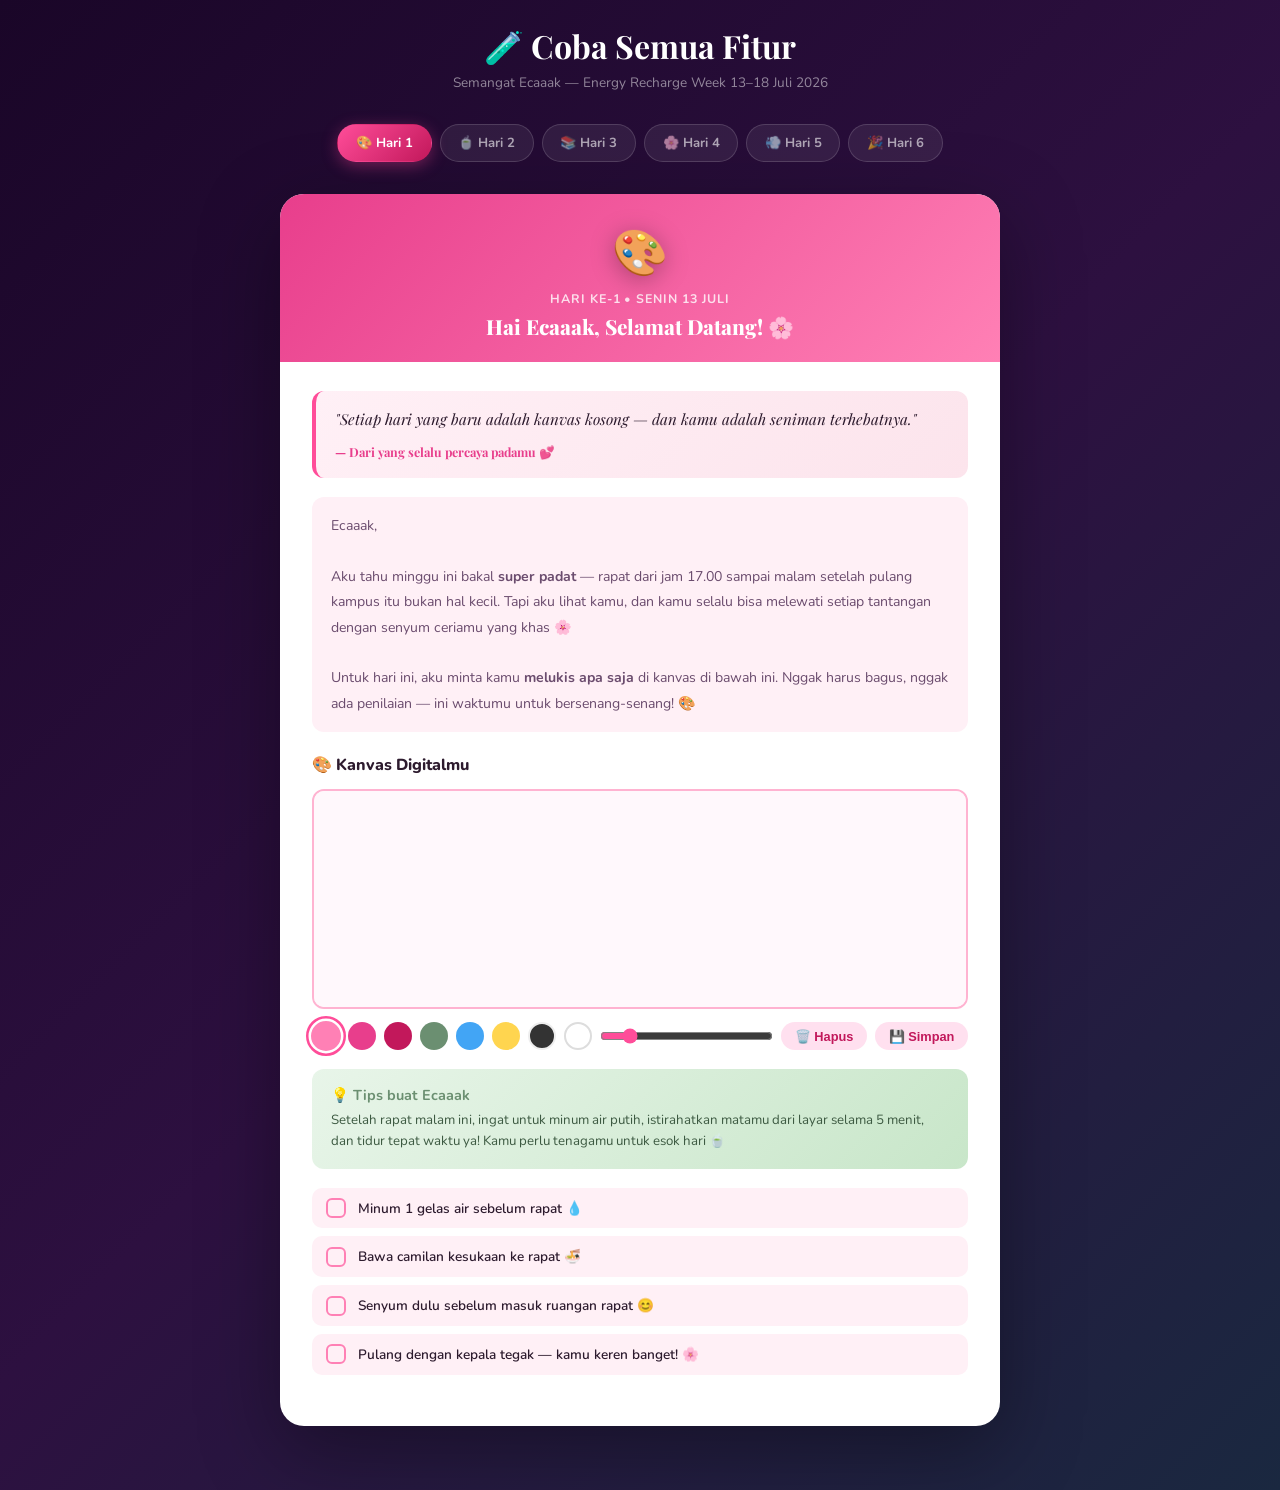
==== preview-fitur.html @ 31e04a25 "fix: perbaiki bug tanggal WIB - toISOString() diganti getWIBDateString()" ====
<!DOCTYPE html>
<html lang="id">
<head>
  <meta charset="UTF-8" />
  <meta name="viewport" content="width=device-width, initial-scale=1.0" />
  <title>🧪 Test Semua Fitur — Energy Recharge Week</title>
  <link href="https://fonts.googleapis.com/css2?family=Playfair+Display:ital,wght@0,400;0,700;1,400&family=Nunito:wght@300;400;600;700;800&display=swap" rel="stylesheet" />
  <style>
    *, *::before, *::after { box-sizing: border-box; margin: 0; padding: 0; }

    :root {
      --pink-50:#fff0f6; --pink-100:#ffe0ef; --pink-200:#ffb3d1;
      --pink-300:#ff80b5; --pink-400:#ff4d99; --pink-500:#e83e8c; --pink-600:#c2185b;
      --matcha:#6b8f71; --matcha-light:#a8c5a2;
      --cream:#fff8f2; --white:#ffffff;
      --text-dark:#2d1b2e; --text-mid:#6b4c6e; --text-light:#b39dbd;
      --shadow-pink:0 8px 32px rgba(232,62,140,.18);
      --radius:16px;
    }

    body {
      font-family: 'Nunito', sans-serif;
      background: linear-gradient(135deg,#1a0628,#2d1040 50%,#1a2840);
      min-height: 100vh;
      padding: 1.5rem 1rem 4rem;
    }

    /* ── TOP BAR ── */
    .topbar {
      text-align: center;
      margin-bottom: 2rem;
    }
    .topbar h1 {
      font-family:'Playfair Display',serif;
      color:#fff;
      font-size: clamp(1.4rem,3vw,2rem);
      margin-bottom:.4rem;
    }
    .topbar p { color:rgba(255,255,255,.5); font-size:.85rem; }

    /* ── DAY TABS ── */
    .day-tabs {
      display: flex;
      gap: .5rem;
      flex-wrap: wrap;
      justify-content: center;
      margin-bottom: 2rem;
    }
    .day-tab {
      padding: .55rem 1.1rem;
      border-radius: 30px;
      border: 1.5px solid rgba(255,255,255,.15);
      background: rgba(255,255,255,.07);
      color: rgba(255,255,255,.6);
      font-family:'Nunito',sans-serif;
      font-weight: 700;
      font-size: .82rem;
      cursor: pointer;
      transition: all .2s;
    }
    .day-tab:hover { background:rgba(255,255,255,.15); color:#fff; }
    .day-tab.active {
      background: linear-gradient(135deg,var(--pink-400),var(--pink-600));
      border-color: transparent;
      color: #fff;
      box-shadow: 0 4px 16px rgba(232,62,140,.4);
    }

    /* ── CONTENT PANEL ── */
    .day-panel { display: none; }
    .day-panel.active { display: block; }

    .content-card {
      background: var(--white);
      border-radius: 24px;
      max-width: 720px;
      margin: 0 auto;
      overflow: hidden;
      box-shadow: 0 24px 80px rgba(0,0,0,.35);
    }

    /* Day header */
    .modal-day-header {
      padding: 1.8rem 2rem 1.4rem;
      text-align: center;
    }
    .d1-hdr { background: linear-gradient(135deg,#e83e8c,#ff80b5); }
    .d2-hdr { background: linear-gradient(135deg,#6b8f71,#a8c5a2); }
    .d3-hdr { background: linear-gradient(135deg,#7c3aed,#a78bfa); }
    .d4-hdr { background: linear-gradient(135deg,#db2777,#f472b6); }
    .d5-hdr { background: linear-gradient(135deg,#0891b2,#67e8f9); }
    .d6-hdr { background: linear-gradient(135deg,#d97706,#fcd34d); }

    .modal-day-emoji { font-size: 2.8rem; margin-bottom: .4rem; filter:drop-shadow(0 4px 12px rgba(0,0,0,.3)); }
    .modal-day-label { font-size: .78rem; font-weight: 700; color: rgba(255,255,255,.8); text-transform: uppercase; letter-spacing: .08em; }
    .modal-day-title { font-size: 1.3rem; font-weight: 800; color: #fff; margin-top: .3rem; font-family:'Playfair Display',serif; }

    /* Body area */
    .modal-body-inner { padding: 1.8rem 2rem; }

    /* Quote */
    .quote-card {
      background: linear-gradient(135deg,var(--pink-50),#fce4ec);
      border-left: 4px solid var(--pink-400);
      border-radius: 12px;
      padding: 1rem 1.2rem;
      font-family:'Playfair Display',serif;
      font-style: italic;
      color: var(--text-dark);
      font-size: .95rem;
      margin-bottom: 1.2rem;
      line-height: 1.7;
    }
    .quote-author { font-size: .78rem; color: var(--pink-500); font-style: normal; font-weight: 700; margin-top: .5rem; }

    /* Love letter */
    .love-letter {
      background: var(--pink-50);
      border-radius: 12px;
      padding: 1rem 1.2rem;
      font-size: .88rem;
      color: var(--text-mid);
      line-height: 1.8;
      margin-bottom: 1.4rem;
    }

    /* Section title */
    .game-title {
      font-size: 1rem;
      font-weight: 800;
      color: var(--text-dark);
      margin-bottom: .8rem;
    }

    /* ── CANVAS ── */
    canvas#drawCanvas, canvas#drawCanvas2 {
      width: 100%;
      height: 220px;
      border-radius: 12px;
      border: 2px solid var(--pink-200);
      display: block;
      cursor: crosshair;
      background: #fff8fc;
      touch-action: none;
    }
    .draw-controls {
      display: flex;
      align-items: center;
      gap: .5rem;
      flex-wrap: wrap;
      margin: .8rem 0 1.2rem;
    }
    .color-btn {
      width: 28px; height: 28px;
      border-radius: 50%;
      cursor: pointer;
      border: 2px solid transparent;
      transition: transform .15s;
    }
    .color-btn:hover, .color-btn.active { transform:scale(1.25); border-color:#fff; outline:2px solid var(--pink-400); }
    .size-slider { flex:1; min-width: 80px; accent-color: var(--pink-400); }
    .draw-btn {
      padding: .38rem .85rem;
      border-radius: 20px;
      border: none;
      background: var(--pink-100);
      color: var(--pink-600);
      font-weight: 700;
      font-size: .8rem;
      cursor: pointer;
      transition: background .15s;
    }
    .draw-btn:hover { background: var(--pink-200); }

    /* Tip box */
    .tip-box {
      background: linear-gradient(135deg,#e8f5e9,#c8e6c9);
      border-radius: 12px;
      padding: 1rem 1.2rem;
      margin-bottom: 1.2rem;
    }
    .tip-box h4 { font-size: .9rem; color: var(--matcha); margin-bottom: .3rem; }
    .tip-box p { font-size: .83rem; color: #3d5a42; line-height: 1.6; }

    /* ── FACT GRID ── */
    .fact-grid {
      display: grid;
      grid-template-columns: 1fr 1fr;
      gap: .8rem;
      margin-bottom: 1.4rem;
    }
    .fact-card {
      background: var(--pink-50);
      border-radius: 12px;
      padding: 1rem;
      border: 1.5px solid var(--pink-100);
    }
    .fact-icon { font-size: 1.6rem; margin-bottom: .3rem; }
    .fact-card h4 { font-size: .85rem; color: var(--text-dark); margin-bottom: .25rem; }
    .fact-card p { font-size: .78rem; color: var(--text-mid); line-height: 1.5; }

    /* ── QUIZ ── */
    .quiz-box {
      background: var(--pink-50);
      border-radius: 16px;
      padding: 1.2rem;
      margin-bottom: 1.4rem;
      border: 1.5px solid var(--pink-100);
    }
    .quiz-question { font-weight: 700; color: var(--text-dark); margin-bottom: .8rem; font-size: .9rem; }
    .quiz-opt {
      display: block;
      width: 100%;
      text-align: left;
      background: #fff;
      border: 2px solid var(--pink-200);
      border-radius: 10px;
      padding: .6rem .9rem;
      margin-bottom: .4rem;
      font-family:'Nunito',sans-serif;
      font-size: .84rem;
      cursor: pointer;
      transition: all .15s;
    }
    .quiz-opt:hover { border-color: var(--pink-400); background: var(--pink-50); }
    .quiz-opt.correct { background: #d1fae5; border-color: #6ee7b7; }
    .quiz-opt.wrong { background: #fee2e2; border-color: #fca5a5; }
    .quiz-result { font-weight: 800; color: var(--pink-600); margin-top: .8rem; font-size: .9rem; }
    .quiz-nav { display:flex; gap:.5rem; margin-top:.8rem; flex-wrap:wrap; }
    .quiz-nav button {
      padding: .4rem .9rem;
      border-radius: 20px;
      border: none;
      background: linear-gradient(135deg,var(--pink-400),var(--pink-600));
      color: #fff;
      font-family:'Nunito',sans-serif;
      font-weight: 700;
      font-size: .8rem;
      cursor: pointer;
    }

    /* ── WORD PUZZLE ── */
    .puzzle-wrap { margin-bottom: 1.4rem; }
    .puzzle-sentence {
      min-height: 52px;
      background: #fff;
      border: 2px dashed var(--pink-300);
      border-radius: 12px;
      padding: .8rem;
      display: flex;
      flex-wrap: wrap;
      gap: .4rem;
      align-items: center;
      margin-bottom: .8rem;
      cursor: pointer;
    }
    .puzzle-word-bank {
      display: flex;
      flex-wrap: wrap;
      gap: .4rem;
      margin-bottom: .8rem;
    }
    .puzzle-word {
      background: linear-gradient(135deg,var(--pink-400),var(--pink-600));
      color: #fff;
      padding: .35rem .8rem;
      border-radius: 20px;
      font-weight: 700;
      font-size: .84rem;
      cursor: pointer;
      transition: transform .15s;
      user-select: none;
    }
    .puzzle-word:hover { transform: scale(1.06); }
    .puzzle-word.placed {
      background: var(--pink-100);
      color: var(--pink-600);
    }
    .puzzle-check-btn {
      padding: .5rem 1.2rem;
      border-radius: 20px;
      border: none;
      background: linear-gradient(135deg,var(--matcha),#3d5a42);
      color: #fff;
      font-family:'Nunito',sans-serif;
      font-weight: 800;
      font-size: .85rem;
      cursor: pointer;
    }
    .puzzle-result { font-weight: 800; margin-top: .6rem; font-size: .9rem; }

    /* ── GARDEN ── */
    .garden-wrap {
      width: 100%;
      height: 220px;
      background: linear-gradient(180deg,#e8f5e9 0%,#c8e6c9 100%);
      border-radius: 16px;
      border: 2px solid #a5d6a7;
      position: relative;
      overflow: hidden;
      cursor: pointer;
      margin-bottom: .8rem;
    }
    .garden-hint {
      position: absolute;
      top: 50%;
      left: 50%;
      transform: translate(-50%,-50%);
      color: var(--matcha);
      font-weight: 700;
      font-size: .88rem;
      pointer-events: none;
      text-align: center;
    }
    .garden-flower {
      position: absolute;
      font-size: 1.8rem;
      transform: translateY(20px);
      opacity: 0;
      animation: bloomIn .5s forwards;
      pointer-events: none;
      user-select: none;
    }
    @keyframes bloomIn {
      to { transform: translateY(0); opacity: 1; }
    }

    /* ── BREATHING ── */
    .breath-container {
      display: flex;
      flex-direction: column;
      align-items: center;
      gap: 1rem;
      margin-bottom: 1.4rem;
    }
    .breath-circle {
      width: 150px;
      height: 150px;
      border-radius: 50%;
      background: linear-gradient(135deg,var(--pink-300),var(--pink-500));
      display: flex;
      align-items: center;
      justify-content: center;
      font-size: 1rem;
      font-weight: 800;
      color: #fff;
      cursor: pointer;
      transition: transform .5s ease, box-shadow .5s ease;
      box-shadow: 0 8px 32px rgba(232,62,140,.3);
    }
    .breath-circle.expand {
      transform: scale(1.45);
      box-shadow: 0 16px 60px rgba(232,62,140,.45);
    }
    .breath-circle.hold {
      transform: scale(1.45);
      box-shadow: 0 16px 60px rgba(107,143,113,.5);
      background: linear-gradient(135deg,var(--matcha),#3d5a42);
    }
    .breath-circle.shrink { transform: scale(.75); }
    .breath-label {
      font-size: .88rem;
      color: var(--text-mid);
      font-weight: 600;
      text-align: center;
    }
    .breath-btn {
      padding: .6rem 1.4rem;
      border-radius: 24px;
      border: none;
      background: linear-gradient(135deg,var(--pink-400),var(--pink-600));
      color: #fff;
      font-family:'Nunito',sans-serif;
      font-weight: 800;
      font-size: .9rem;
      cursor: pointer;
      box-shadow: 0 4px 16px rgba(232,62,140,.4);
      transition: transform .15s;
    }
    .breath-btn:hover { transform: scale(1.04); }

    /* Progress bar */
    .progress-bar-wrap {
      width: 100%;
      height: 14px;
      background: var(--pink-100);
      border-radius: 10px;
      overflow: hidden;
      margin-bottom: .5rem;
    }
    .progress-bar-fill {
      height: 100%;
      background: linear-gradient(90deg,var(--pink-300),var(--pink-500));
      border-radius: 10px;
      transition: width 1s ease;
    }

    /* ── CATCH GAME ── */
    .catch-game-wrap {
      position: relative;
      width: 100%;
      height: 280px;
      background: linear-gradient(180deg,#fce4ec,#f8bbd0);
      border-radius: 16px;
      border: 2px solid var(--pink-200);
      overflow: hidden;
      margin-bottom: .5rem;
    }
    .catch-score, .catch-timer {
      position: absolute;
      top: .7rem;
      font-size: .82rem;
      font-weight: 800;
      color: var(--pink-600);
      background: rgba(255,255,255,.7);
      padding: .25rem .7rem;
      border-radius: 20px;
    }
    .catch-score { left: .7rem; }
    .catch-timer { right: .7rem; }
    .catch-start-btn {
      position: absolute;
      top: 50%; left: 50%;
      transform: translate(-50%,-50%);
      padding: .7rem 1.6rem;
      border-radius: 24px;
      border: none;
      background: linear-gradient(135deg,var(--pink-400),var(--pink-600));
      color: #fff;
      font-family:'Nunito',sans-serif;
      font-weight: 800;
      font-size: 1rem;
      cursor: pointer;
      box-shadow: 0 6px 20px rgba(232,62,140,.4);
    }
    .falling-item {
      position: absolute;
      font-size: 2rem;
      top: -40px;
      animation: fall linear forwards;
      cursor: pointer;
      user-select: none;
      transition: transform .1s, opacity .1s;
    }
    @keyframes fall {
      to { top: 105%; }
    }
    .catch-end-msg {
      position: absolute;
      top: 50%; left: 50%;
      transform: translate(-50%,-50%);
      text-align: center;
      display: none;
    }

    /* ── CELEBRATION ── */
    .celebration-wrap {
      text-align: center;
      padding: 1.5rem;
      background: linear-gradient(135deg,#fff8e1,#fce4ec);
      border-radius: 16px;
      margin-bottom: 1.4rem;
    }
    .celebration-emoji { font-size: 2.2rem; margin-bottom: .5rem; }
    .celebration-text { font-size: 1.4rem; font-weight: 900; color: var(--pink-600); font-family:'Playfair Display',serif; }
    .celebration-sub { font-size: .85rem; color: var(--text-mid); margin-top: .5rem; line-height: 1.6; }

    /* ── CHECKLIST ── */
    .checklist { list-style: none; margin-bottom: 1.4rem; display:flex; flex-direction:column; gap:.5rem; }
    .checklist li {
      display: flex;
      align-items: center;
      gap: .7rem;
      background: var(--pink-50);
      border-radius: 10px;
      padding: .65rem .9rem;
      cursor: pointer;
      transition: background .15s;
    }
    .checklist li:hover { background: var(--pink-100); }
    .checklist li.done { opacity: .6; }
    .check-box {
      width: 20px; height: 20px;
      border-radius: 6px;
      border: 2px solid var(--pink-300);
      flex-shrink: 0;
      display:flex; align-items:center; justify-content:center;
      font-size: .75rem; color: #fff;
      transition: background .2s, border-color .2s;
    }
    .checklist li.done .check-box {
      background: var(--pink-400);
      border-color: var(--pink-400);
    }
    .checklist li.done .check-box::after { content:'✓'; }
    .checklist li span { font-size: .85rem; color: var(--text-dark); font-weight: 600; }

    /* ── BOOK RECS ── */
    .book-card {
      background: var(--pink-50);
      border-radius: 12px;
      padding: .9rem 1rem;
      border: 1.5px solid var(--pink-100);
      display: flex;
      gap: .8rem;
      align-items: flex-start;
      margin-bottom: .6rem;
    }
    .book-card-emoji { font-size: 2rem; flex-shrink:0; }
    .book-title { font-weight: 800; color: var(--text-dark); font-size: .9rem; }
    .book-author { font-size: .78rem; color: var(--pink-400); font-weight: 700; margin-bottom: .15rem; }
    .book-desc { font-size: .8rem; color: var(--text-mid); line-height: 1.5; }

    /* Stats grid */
    .stats-grid {
      display: grid;
      grid-template-columns: 1fr 1fr;
      gap: .8rem;
      margin-bottom: 1.4rem;
    }
    .stat-card {
      background: var(--pink-50);
      border-radius: 12px;
      padding: 1rem;
      text-align: center;
      border: 1.5px solid var(--pink-100);
    }
    .stat-icon { font-size: 1.8rem; margin-bottom: .2rem; }
    .stat-val { font-weight: 800; color: var(--text-dark); font-size: 1rem; }
    .stat-sub { font-size: .72rem; color: var(--text-mid); }

    /* Confetti canvas */
    #confettiCanvas {
      position: fixed;
      top: 0; left: 0;
      width: 100%; height: 100%;
      pointer-events: none;
      z-index: 9999;
    }

    @media (max-width: 520px) {
      .modal-body-inner { padding: 1.2rem 1rem; }
      .fact-grid { grid-template-columns: 1fr; }
      .stats-grid { grid-template-columns: 1fr; }
    }
  </style>
</head>
<body>

<canvas id="confettiCanvas"></canvas>

<div class="topbar">
  <h1>🧪 Coba Semua Fitur</h1>
  <p>Semangat Ecaaak — Energy Recharge Week 13–18 Juli 2026</p>
</div>

<!-- DAY TABS -->
<div class="day-tabs">
  <button class="day-tab active" onclick="switchDay(1)">🎨 Hari 1</button>
  <button class="day-tab" onclick="switchDay(2)">🍵 Hari 2</button>
  <button class="day-tab" onclick="switchDay(3)">📚 Hari 3</button>
  <button class="day-tab" onclick="switchDay(4)">🌸 Hari 4</button>
  <button class="day-tab" onclick="switchDay(5)">💨 Hari 5</button>
  <button class="day-tab" onclick="switchDay(6)">🎉 Hari 6</button>
</div>

<!-- ═══════════════ DAY 1 ═══════════════ -->
<div class="day-panel active" id="panel-1">
  <div class="content-card">
    <div class="modal-day-header d1-hdr">
      <div class="modal-day-emoji">🎨</div>
      <div class="modal-day-label">Hari ke-1 • Senin 13 Juli</div>
      <div class="modal-day-title">Hai Ecaaak, Selamat Datang! 🌸</div>
    </div>
    <div class="modal-body-inner">
      <div class="quote-card">
        "Setiap hari yang baru adalah kanvas kosong — dan kamu adalah seniman terhebatnya."
        <div class="quote-author">— Dari yang selalu percaya padamu 💕</div>
      </div>
      <div class="love-letter">
        Ecaaak,<br/><br/>
        Aku tahu minggu ini bakal <strong>super padat</strong> — rapat dari jam 17.00 sampai malam setelah pulang kampus itu bukan hal kecil. Tapi aku lihat kamu, dan kamu selalu bisa melewati setiap tantangan dengan senyum ceriamu yang khas 🌸<br/><br/>
        Untuk hari ini, aku minta kamu <strong>melukis apa saja</strong> di kanvas di bawah ini. Nggak harus bagus, nggak ada penilaian — ini waktumu untuk bersenang-senang! 🎨
      </div>

      <div class="game-title">🎨 Kanvas Digitalmu</div>
      <canvas id="drawCanvas" width="600" height="220"></canvas>
      <div class="draw-controls">
        <div class="color-btn active" style="background:#ff80b5" data-color="#ff80b5" data-canvas="drawCanvas"></div>
        <div class="color-btn" style="background:#e83e8c" data-color="#e83e8c" data-canvas="drawCanvas"></div>
        <div class="color-btn" style="background:#c2185b" data-color="#c2185b" data-canvas="drawCanvas"></div>
        <div class="color-btn" style="background:#6b8f71" data-color="#6b8f71" data-canvas="drawCanvas"></div>
        <div class="color-btn" style="background:#42a5f5" data-color="#42a5f5" data-canvas="drawCanvas"></div>
        <div class="color-btn" style="background:#ffd54f" data-color="#ffd54f" data-canvas="drawCanvas"></div>
        <div class="color-btn" style="background:#333;border:2px solid #eee" data-color="#333" data-canvas="drawCanvas"></div>
        <div class="color-btn" style="background:#fff;border:2px solid #ddd" data-color="#ffffff" data-canvas="drawCanvas"></div>
        <input type="range" class="size-slider" id="brushSize1" min="2" max="30" value="6" />
        <button class="draw-btn" onclick="clearCanvas('drawCanvas','brushSize1')">🗑️ Hapus</button>
        <button class="draw-btn" onclick="saveCanvas('drawCanvas')">💾 Simpan</button>
      </div>

      <div class="tip-box">
        <h4>💡 Tips buat Ecaaak</h4>
        <p>Setelah rapat malam ini, ingat untuk minum air putih, istirahatkan matamu dari layar selama 5 menit, dan tidur tepat waktu ya! Kamu perlu tenagamu untuk esok hari 🍵</p>
      </div>

      <ul class="checklist" id="cl1">
        <li onclick="toggleCheck(this)"><div class="check-box"></div><span>Minum 1 gelas air sebelum rapat 💧</span></li>
        <li onclick="toggleCheck(this)"><div class="check-box"></div><span>Bawa camilan kesukaan ke rapat 🍜</span></li>
        <li onclick="toggleCheck(this)"><div class="check-box"></div><span>Senyum dulu sebelum masuk ruangan rapat 😊</span></li>
        <li onclick="toggleCheck(this)"><div class="check-box"></div><span>Pulang dengan kepala tegak — kamu keren banget! 🌸</span></li>
      </ul>
    </div>
  </div>
</div>

<!-- ═══════════════ DAY 2 ═══════════════ -->
<div class="day-panel" id="panel-2">
  <div class="content-card">
    <div class="modal-day-header d2-hdr">
      <div class="modal-day-emoji">🍵</div>
      <div class="modal-day-label">Hari ke-2 • Selasa 14 Juli</div>
      <div class="modal-day-title">Fakta Matcha &amp; Kuis Seru! 🌿</div>
    </div>
    <div class="modal-body-inner">
      <div class="quote-card">
        "Kamu seperti matcha — kadang terasa pahit saat berjuang, tapi hasilnya selalu luar biasa."
        <div class="quote-author">— Untukmu, Ecaaak 💕</div>
      </div>
      <div class="love-letter">
        Ecaaak,<br/><br/>
        Hari kedua dan kamu masih berdiri kuat! 🎉 Sambil istirahat sebentar, aku minta kamu main kuis <strong>matcha</strong> dulu — siapa tahu kamu jadi master matcha setelah ini! Dan ingat, secangkir matcha hangat itu combo sempurna untuk recharge energimu 🍵📚
      </div>

      <div class="fact-grid">
        <div class="fact-card"><div class="fact-icon">🌿</div><h4>Antioksidan Tinggi</h4><p>Matcha punya 137x lebih banyak antioksidan dibanding teh hijau biasa!</p></div>
        <div class="fact-card"><div class="fact-icon">🧠</div><h4>Bikin Fokus</h4><p>L-theanine dalam matcha meningkatkan fokus dan ketenangan tanpa membuat gelisah.</p></div>
        <div class="fact-card"><div class="fact-icon">🌱</div><h4>Warna Hijau Alami</h4><p>Warna hijau terangnya berasal dari klorofil yang diproduksi saat daun diteduhkan.</p></div>
        <div class="fact-card"><div class="fact-icon">🇯🇵</div><h4>Ritual 900 Tahun</h4><p>Tradisi minum matcha dalam upacara teh Jepang sudah ada sejak abad ke-12!</p></div>
      </div>

      <div class="quiz-box">
        <div class="game-title">🎯 Kuis Matcha — Jawab yuk!</div>
        <div id="quizContent2"></div>
        <div class="quiz-result" id="quizResult2"></div>
        <div class="quiz-nav">
          <button onclick="prevQuestion()">← Sebelumnya</button>
          <button onclick="nextQuestion()">Selanjutnya →</button>
          <button onclick="resetQuiz()">🔄 Ulangi</button>
        </div>
      </div>

      <div class="tip-box">
        <h4>🍵 Resep Matcha Latte untuk Ecaaak</h4>
        <p>Campurkan 1 sdt bubuk matcha + 2 sdm air panas, aduk rata. Tambahkan 200ml susu oat hangat, sedikit madu. Nikmati saat istirahat rapat! 🌿✨</p>
      </div>

      <ul class="checklist">
        <li onclick="toggleCheck(this)"><div class="check-box"></div><span>Minum segelas matcha atau teh hangat hari ini 🍵</span></li>
        <li onclick="toggleCheck(this)"><div class="check-box"></div><span>Ambil 10 napas dalam sebelum rapat dimulai 🌬️</span></li>
        <li onclick="toggleCheck(this)"><div class="check-box"></div><span>Kirim pesan ke orang yang kamu sayangi 💌</span></li>
        <li onclick="toggleCheck(this)"><div class="check-box"></div><span>Bangga dengan dirimu sendiri hari ini 🌟</span></li>
      </ul>
    </div>
  </div>
</div>

<!-- ═══════════════ DAY 3 ═══════════════ -->
<div class="day-panel" id="panel-3">
  <div class="content-card">
    <div class="modal-day-header d3-hdr">
      <div class="modal-day-emoji">📚</div>
      <div class="modal-day-label">Hari ke-3 • Rabu 15 Juli</div>
      <div class="modal-day-title">Midweek! Susun Kata Semangatmu 📖</div>
    </div>
    <div class="modal-body-inner">
      <div class="quote-card">
        "Di tengah perjalanan yang panjang, ingatlah mengapa kamu mulai — dan itu sudah cukup untuk terus maju."
        <div class="quote-author">— Untuk Ecaaak yang pantang menyerah 🌸</div>
      </div>
      <div class="love-letter">
        Ecaaak,<br/><br/>
        Hari ketiga — <strong>kamu sudah sampai tengah perjalanan!</strong> Itu bukan hal kecil loh. Kayak buku yang kamu lagi baca, rasa penasarannya makin besar di tengah cerita kan? Begitu juga minggu ini — makin ke sini, makin dekat ke akhir yang indah 📚🌸<br/><br/>
        Main puzzle kata bareng aku yuk! Susun kata-kata ini jadi kalimat penyemangat spesial buat kamu 🧩
      </div>

      <div class="game-title">🧩 Puzzle Kata — Susun jadi kalimat!</div>
      <div class="puzzle-wrap">
        <div style="margin-bottom:.5rem;font-size:.82rem;color:var(--text-mid);">Klik kata-kata di bawah untuk menyusunnya:</div>
        <div class="puzzle-sentence" id="puzzleSentence3" onclick="removePuzzleWord(event)">
          <span style="color:var(--text-light);font-size:.85rem;">Kalimatmu akan muncul di sini...</span>
        </div>
        <div class="puzzle-word-bank" id="puzzleBank3"></div>
        <div style="display:flex;gap:.6rem;flex-wrap:wrap;">
          <button class="puzzle-check-btn" onclick="checkPuzzle()">✓ Cek Jawabanku</button>
          <button class="draw-btn" onclick="resetPuzzle()">🔄 Ulangi</button>
        </div>
        <div class="puzzle-result" id="puzzleResult3"></div>
      </div>

      <div class="game-title">📚 Rekomendasi Buku untuk Ecaaak</div>
      <div class="book-card">
        <div class="book-card-emoji">🌸</div>
        <div><div class="book-title">The Alchemist</div><div class="book-author">Paulo Coelho</div><div class="book-desc">Tentang keberanian mengejar mimpi — cocok banget buat kamu yang ceria dan penuh semangat!</div></div>
      </div>
      <div class="book-card">
        <div class="book-card-emoji">🎨</div>
        <div><div class="book-title">Big Magic</div><div class="book-author">Elizabeth Gilbert</div><div class="book-desc">Tentang kreativitas dan seni — untuk jiwa seniman dalam dirimu yang bebas berekspresi.</div></div>
      </div>
      <div class="book-card">
        <div class="book-card-emoji">🍵</div>
        <div><div class="book-title">When Breath Becomes Air</div><div class="book-author">Paul Kalanithi</div><div class="book-desc">Tentang makna hidup dan momen berharga — untuk direnungkan sambil minum matcha.</div></div>
      </div>

      <ul class="checklist" style="margin-top:1.2rem;">
        <li onclick="toggleCheck(this)"><div class="check-box"></div><span>Baca minimal 5 halaman buku hari ini 📖</span></li>
        <li onclick="toggleCheck(this)"><div class="check-box"></div><span>Tulis 1 hal yang kamu syukuri hari ini 🙏</span></li>
        <li onclick="toggleCheck(this)"><div class="check-box"></div><span>Berikan dirimu pujian setelah rapat selesai 🌟</span></li>
      </ul>
    </div>
  </div>
</div>

<!-- ═══════════════ DAY 4 ═══════════════ -->
<div class="day-panel" id="panel-4">
  <div class="content-card">
    <div class="modal-day-header d4-hdr">
      <div class="modal-day-emoji">🌸</div>
      <div class="modal-day-label">Hari ke-4 • Kamis 16 Juli</div>
      <div class="modal-day-title">Tamanmu, Tamanku! 🌷</div>
    </div>
    <div class="modal-body-inner">
      <div class="quote-card">
        "Seperti bunga lily yang tumbuh indah meski di lumpur — kamu mekar paling cantik di tengah kesulitan."
        <div class="quote-author">— Selalu kagum melihatmu, Ecaaak 🌸</div>
      </div>
      <div class="love-letter">
        Ecaaak,<br/><br/>
        Hari keempat! Kamu <strong>luar biasa sekali</strong> 🎉 Empat hari dengan rapat panjang, tapi kamu masih berdiri tegak. Aku bangga banget sama kamu 💕<br/><br/>
        Untuk hari ini, aku buatkan taman bunga virtual khusus buat kamu. Setiap kali kamu klik taman, bunga pink lily akan tumbuh! 🌸🌷
      </div>

      <div class="game-title">🌸 Taman Lily Virtual Ecaaak</div>
      <div class="garden-wrap" id="gardenWrap" onclick="plantFlower(event)">
        <div class="garden-hint" id="gardenHint">✨ Klik di mana saja untuk menumbuhkan bunga! ✨</div>
      </div>
      <div style="text-align:center;margin-bottom:1.2rem;">
        <span style="font-size:.88rem;color:var(--text-mid);">Bunga tumbuh: <strong id="flowerCount">0</strong> 🌸</span>
        <button class="draw-btn" id="resetGarden" style="margin-left:1rem;" onclick="resetGarden()">🔄 Reset Taman</button>
      </div>

      <div class="tip-box" style="background:linear-gradient(135deg,#fce4ec,#f8bbd0)">
        <h4>🌷 Fakta Bunga Lily Pink</h4>
        <p>Bunga lily pink melambangkan <strong>kasih sayang, kecantikan, dan keberuntungan</strong>. Di banyak budaya, lily adalah simbol wanita yang kuat dan anggun — persis seperti kamu, Ecaaak! 🌸</p>
      </div>

      <div class="game-title">✏️ Tantangan Menggambar Mini</div>
      <canvas id="drawCanvas2" width="600" height="180"></canvas>
      <div class="draw-controls">
        <div class="color-btn active" style="background:#ff80b5" data-color="#ff80b5" data-canvas="drawCanvas2"></div>
        <div class="color-btn" style="background:#e83e8c" data-color="#e83e8c" data-canvas="drawCanvas2"></div>
        <div class="color-btn" style="background:#6b8f71" data-color="#6b8f71" data-canvas="drawCanvas2"></div>
        <div class="color-btn" style="background:#ffd54f" data-color="#ffd54f" data-canvas="drawCanvas2"></div>
        <div class="color-btn" style="background:#fff;border:2px solid #eee" data-color="#ffffff" data-canvas="drawCanvas2"></div>
        <input type="range" class="size-slider" id="brushSize2" min="2" max="30" value="6" />
        <button class="draw-btn" onclick="clearCanvas('drawCanvas2','brushSize2')">🗑️ Hapus</button>
      </div>
      <p style="font-size:.8rem;color:var(--text-light);margin-top:.3rem;margin-bottom:1.2rem;">Tantangan: gambar bunga lily pinkmu sendiri! 🌸</p>

      <ul class="checklist">
        <li onclick="toggleCheck(this)"><div class="check-box"></div><span>Perhatikan hal indah kecil hari ini 🌺</span></li>
        <li onclick="toggleCheck(this)"><div class="check-box"></div><span>Tersenyum pada diri sendiri di cermin 😊</span></li>
        <li onclick="toggleCheck(this)"><div class="check-box"></div><span>Ingat: 2 hari lagi dan semuanya selesai! 💪</span></li>
      </ul>
    </div>
  </div>
</div>

<!-- ═══════════════ DAY 5 ═══════════════ -->
<div class="day-panel" id="panel-5">
  <div class="content-card">
    <div class="modal-day-header d5-hdr">
      <div class="modal-day-emoji">💨</div>
      <div class="modal-day-label">Hari ke-5 • Jumat 17 Juli</div>
      <div class="modal-day-title">Hampir Sampai, Ecaaak! 🌟</div>
    </div>
    <div class="modal-body-inner">
      <div class="quote-card">
        "Puncak gunung tidak akan kabur — ia menunggumu dengan sabar. Teruslah melangkah."
        <div class="quote-author">— Untuk Ecaaak di hari kelima 🏔️💕</div>
      </div>
      <div class="love-letter">
        Ecaaak,<br/><br/>
        <strong>HARI KELIMA!</strong> 🎊 Kamu hampir sampai di garis akhir! Tinggal satu hari lagi — kamu sudah melewati yang terberatnya dengan sangat indah 🌸<br/><br/>
        Hari ini aku ingin mengajakmu untuk <strong>bernapas bersama</strong>. Ikuti latihan pernapasan ini — terbukti secara ilmiah bisa menurunkan stres dalam 2 menit saja! 🍃
      </div>

      <div class="breath-container">
        <div class="breath-circle" id="breathCircle" onclick="startBreathing()">Mulai</div>
        <div class="breath-label" id="breathLabel">Tekan lingkaran untuk memulai latihan napas 🌬️</div>
        <button class="breath-btn" id="breathBtn" onclick="startBreathing()">🌬️ Mulai Latihan Napas</button>
        <div style="font-size:.8rem;color:var(--text-light);text-align:center;">
          Sesi: <strong id="breathCount">0</strong>/4 napas
        </div>
      </div>

      <div class="tip-box">
        <h4>🧘 Teknik 4-7-8 untuk Ecaaak</h4>
        <p>Hirup 4 detik → Tahan 7 detik → Hembuskan 8 detik. Ulangi 4x. Teknik ini menenangkan sistem saraf dan membuatmu lebih fokus untuk rapat malam ini! 💆</p>
      </div>

      <div class="game-title">💆 Progress Mingguanmu</div>
      <div style="margin-bottom:.5rem;font-size:.85rem;color:var(--text-mid);">Kamu sudah melewati...</div>
      <div class="progress-bar-wrap">
        <div class="progress-bar-fill" id="weekProgress" style="width:0%"></div>
      </div>
      <div style="text-align:center;font-size:.88rem;color:var(--pink-500);font-weight:700;margin-bottom:1.4rem;" id="progressLabel">Menghitung...</div>

      <div class="stats-grid">
        <div class="stat-card"><div class="stat-icon">⏰</div><div class="stat-val">5 Hari</div><div class="stat-sub">sudah kamu lalui</div></div>
        <div class="stat-card"><div class="stat-icon">📝</div><div class="stat-val">5+ Rapat</div><div class="stat-sub">kamu hadiri dengan gagah</div></div>
        <div class="stat-card"><div class="stat-icon">💪</div><div class="stat-val">100%</div><div class="stat-sub">usaha yang kamu berikan</div></div>
        <div class="stat-card"><div class="stat-icon">🌸</div><div class="stat-val">∞ Kasih</div><div class="stat-sub">yang aku kirimkan untukmu</div></div>
      </div>

      <ul class="checklist">
        <li onclick="toggleCheck(this)"><div class="check-box"></div><span>Lakukan latihan napas 4x hari ini 🌬️</span></li>
        <li onclick="toggleCheck(this)"><div class="check-box"></div><span>Makan sesuatu yang enak sebagai reward 🍜</span></li>
        <li onclick="toggleCheck(this)"><div class="check-box"></div><span>Ingat: besok adalah hari terakhir! 🎉</span></li>
      </ul>
    </div>
  </div>
</div>

<!-- ═══════════════ DAY 6 ═══════════════ -->
<div class="day-panel" id="panel-6">
  <div class="content-card">
    <div class="modal-day-header d6-hdr">
      <div class="modal-day-emoji">🎉</div>
      <div class="modal-day-label">Hari ke-6 • Sabtu 18 Juli</div>
      <div class="modal-day-title">KAMU BERHASIL, Ecaaak!! 🏆</div>
    </div>
    <div class="modal-body-inner">
      <div class="celebration-wrap">
        <div class="celebration-emoji">🎊🌸🏆🌸🎊</div>
        <div class="celebration-text">Selamat, Ecaaak!</div>
        <div class="celebration-sub">Kamu telah melewati 6 hari penuh perjuangan dengan sangat luar biasa.<br/>Kamu kuat, ceria, dan menginspirasi. Aku bangga banget sama kamu! 💕</div>
      </div>

      <div class="quote-card">
        "Perjalanan yang paling berat menghasilkan cerita yang paling indah. Dan ceritamu, Ecaaak, adalah yang paling indah yang pernah aku baca."
        <div class="quote-author">— Dari yang paling bangga padamu di dunia ini 💕🌸</div>
      </div>

      <div class="love-letter">
        Ecaaak,<br/><br/>
        <strong>HARI INI ADALAH HARI TERAKHIR!</strong> 🎉🎊 Kamu sudah melewati 6 hari yang luar biasa — setiap malam rapat dari jam 17.00 sampai 20.00 atau lebih, setelah seharian kampus, dan kamu TETAP berdiri dengan kepala tegak dan senyum ceriamu yang khas.<br/><br/>
        Kamu adalah wanita yang paling kuat yang aku kenal. Aku cinta kamu, Ecaaak 🌸💕<br/><br/>
        Sekarang, sebagai hadiah terakhir — <strong>tangkap seblak dan gacoan virtual</strong> sebagai perayaanmu! 🍜🔥
      </div>

      <div class="game-title">🎮 Tangkap Makanan Favoritmu!</div>
      <div class="catch-game-wrap" id="catchGameWrap">
        <div class="catch-score">Skor: <strong id="catchScore">0</strong></div>
        <div class="catch-timer">Waktu: <strong id="catchTimer">30</strong>s</div>
        <button class="catch-start-btn" id="catchStartBtn" onclick="startCatchGame()">🍜 Mulai Game!</button>
        <div class="catch-end-msg" id="catchEndMsg"></div>
      </div>
      <p style="font-size:.8rem;color:var(--text-light);margin-top:.3rem;margin-bottom:1.4rem;">Klik makanan yang jatuh untuk menangkapnya! 🎯</p>

      <div class="tip-box" style="background:linear-gradient(135deg,#fce4ec,#f8bbd0);">
        <h4>🎊 Rencanakan Hadiahmu!</h4>
        <p>Kamu berhak makan <strong>seblak</strong> atau <strong>gacoan</strong> favorit sebagai perayaan! Kamu sudah bekerja keras — sekarang saatnya menikmati 🍜🔥 Minta temenin ya!</p>
      </div>

      <div style="background:linear-gradient(135deg,var(--pink-50),#fce4ec);border-radius:16px;padding:1.5rem;border:1.5px solid var(--pink-200);margin-bottom:1.4rem;text-align:center;">
        <div style="font-size:2.2rem;margin-bottom:.8rem;">🌸🍵🎨📚🌸</div>
        <p style="font-family:'Playfair Display',serif;font-size:1rem;color:var(--text-dark);line-height:1.8;">
          Terima kasih sudah menjadi dirimu sendiri —<br/>
          si ceria yang suka lily pink, matcha, menggambar, dan membaca.<br/>
          Kamu sempurna apa adanya, Ecaaak 💕
        </p>
        <button class="breath-btn" onclick="launchConfetti()" style="margin-top:1rem;">🎉 Rayakan Bersama!</button>
      </div>

      <ul class="checklist">
        <li onclick="toggleCheck(this)"><div class="check-box"></div><span>Makan seblak atau gacoan sebagai reward! 🍜</span></li>
        <li onclick="toggleCheck(this)"><div class="check-box"></div><span>Istirahat yang cukup malam ini 😴</span></li>
        <li onclick="toggleCheck(this)"><div class="check-box"></div><span>Gambar sesuatu sebagai kenangan minggu ini 🎨</span></li>
        <li onclick="toggleCheck(this)"><div class="check-box"></div><span>Ingat kamu luar biasa dan dicintai sepenuhnya 💕</span></li>
      </ul>
    </div>
  </div>
</div>

<script>
/* ── TAB SWITCHER ── */
function switchDay(n) {
  document.querySelectorAll('.day-panel').forEach(p => p.classList.remove('active'));
  document.querySelectorAll('.day-tab').forEach(t => t.classList.remove('active'));
  document.getElementById('panel-' + n).classList.add('active');
  document.querySelectorAll('.day-tab')[n-1].classList.add('active');
  if (n === 5) setTimeout(initProgress, 300);
}

/* ── CHECKLIST ── */
function toggleCheck(li) {
  li.classList.toggle('done');
}

/* ══════════════════════════════════════
   DRAWING CANVAS
══════════════════════════════════════ */
function initCanvas(id, sliderId) {
  const canvas = document.getElementById(id);
  if (!canvas || canvas._inited) return;
  canvas._inited = true;
  const ctx = canvas.getContext('2d');
  const resize = () => {
    const rect = canvas.getBoundingClientRect();
    const r = window.devicePixelRatio || 1;
    const img = ctx.getImageData(0, 0, canvas.width, canvas.height);
    canvas.width = rect.width * r;
    canvas.height = rect.height * r;
    ctx.scale(r, r);
    ctx.fillStyle = '#fff8fc';
    ctx.fillRect(0, 0, canvas.width, canvas.height);
  };
  resize();
  window.addEventListener('resize', resize);

  let painting = false;
  let color = '#ff80b5';
  let size = 6;

  const pos = e => {
    const r = canvas.getBoundingClientRect();
    if (e.touches) return { x: e.touches[0].clientX - r.left, y: e.touches[0].clientY - r.top };
    return { x: e.clientX - r.left, y: e.clientY - r.top };
  };

  canvas.addEventListener('mousedown', e => { painting = true; const p = pos(e); ctx.beginPath(); ctx.moveTo(p.x, p.y); });
  canvas.addEventListener('mousemove', e => {
    if (!painting) return;
    const p = pos(e);
    ctx.lineTo(p.x, p.y);
    ctx.strokeStyle = color; ctx.lineWidth = size; ctx.lineCap = 'round'; ctx.lineJoin = 'round';
    ctx.stroke();
  });
  canvas.addEventListener('mouseup', () => { painting = false; ctx.beginPath(); });
  canvas.addEventListener('mouseleave', () => { painting = false; });
  canvas.addEventListener('touchstart', e => { e.preventDefault(); painting = true; const p = pos(e); ctx.beginPath(); ctx.moveTo(p.x, p.y); }, { passive: false });
  canvas.addEventListener('touchmove', e => {
    e.preventDefault();
    if (!painting) return;
    const p = pos(e);
    ctx.lineTo(p.x, p.y);
    ctx.strokeStyle = color; ctx.lineWidth = size; ctx.lineCap = 'round'; ctx.lineJoin = 'round';
    ctx.stroke();
  }, { passive: false });
  canvas.addEventListener('touchend', () => { painting = false; });

  // Color btns for this canvas
  document.querySelectorAll(`.color-btn[data-canvas="${id}"]`).forEach(btn => {
    btn.addEventListener('click', () => {
      document.querySelectorAll(`.color-btn[data-canvas="${id}"]`).forEach(b => b.classList.remove('active'));
      btn.classList.add('active');
      color = btn.dataset.color;
    });
  });

  const slider = document.getElementById(sliderId);
  if (slider) slider.addEventListener('input', e => size = +e.target.value);

  canvas._setColor = c => color = c;
}

function clearCanvas(id, sliderId) {
  const c = document.getElementById(id);
  if (!c) return;
  const ctx = c.getContext('2d');
  ctx.fillStyle = '#fff8fc';
  ctx.fillRect(0, 0, c.width, c.height);
}

function saveCanvas(id) {
  const c = document.getElementById(id);
  if (!c) return;
  const a = document.createElement('a');
  a.download = 'lukisanku-ecaaak.png';
  a.href = c.toDataURL();
  a.click();
}

// Init canvases when page loads
window.addEventListener('load', () => {
  initCanvas('drawCanvas', 'brushSize1');
  initCanvas('drawCanvas2', 'brushSize2');
});

/* ══════════════════════════════════════
   QUIZ
══════════════════════════════════════ */
const quizData = [
  { q: 'Apa nama senyawa dalam matcha yang membuat kita tenang namun tetap fokus?', opts: ['Kafein', 'L-theanine', 'Klorofil', 'Tannin'], ans: 1 },
  { q: 'Matcha tradisional berasal dari negara mana?', opts: ['China', 'Korea', 'Jepang', 'Vietnam'], ans: 2 },
  { q: 'Berapa kali lebih banyak antioksidan matcha dibanding teh hijau biasa?', opts: ['10x', '50x', '100x', '137x'], ans: 3 },
];
let qIdx = 0, qAnswered = [], qScore = 0;

function renderQuiz() {
  const box = document.getElementById('quizContent2');
  const res = document.getElementById('quizResult2');
  if (qIdx >= quizData.length) {
    box.innerHTML = `<div style="text-align:center;padding:1rem;font-size:1.1rem;font-weight:800;color:var(--pink-600);">🎉 Selesai! Skor: ${qScore}/${quizData.length}</div>`;
    res.textContent = qScore === 3 ? '🏆 Master Matcha! Kamu luar biasa!' : qScore >= 2 ? '🌸 Bagus sekali!' : '😊 Tetap semangat belajar!';
    return;
  }
  const q = quizData[qIdx];
  const chosen = qAnswered[qIdx];
  box.innerHTML = `
    <div class="quiz-question">Soal ${qIdx+1}/${quizData.length}: ${q.q}</div>
    ${q.opts.map((o,i) => `<button class="quiz-opt${chosen!==undefined?(i===q.ans?' correct':(i===chosen?' wrong':'')):(chosen===i?' chosen':'')}" onclick="answerQuiz(${i})" ${chosen!==undefined?'disabled':''}>${o}</button>`).join('')}
  `;
  res.textContent = chosen !== undefined ? (chosen === q.ans ? '✅ Benar!' : `❌ Salah. Jawaban: ${q.opts[q.ans]}`) : '';
}

function answerQuiz(i) {
  if (qAnswered[qIdx] !== undefined) return;
  qAnswered[qIdx] = i;
  if (i === quizData[qIdx].ans) qScore++;
  renderQuiz();
}
function nextQuestion() { if (qIdx < quizData.length) { qIdx++; renderQuiz(); } }
function prevQuestion() { if (qIdx > 0) { qIdx--; renderQuiz(); } }
function resetQuiz() { qIdx = 0; qAnswered = []; qScore = 0; renderQuiz(); }
renderQuiz();

/* ══════════════════════════════════════
   WORD PUZZLE
══════════════════════════════════════ */
const puzzleWords = ['Kamu','adalah','bintang','yang','paling','terang','di','hariku'];
const puzzleAnswer = 'Kamu adalah bintang yang paling terang di hariku';
let puzzlePlaced = [];
let puzzleBank = [...puzzleWords];

function renderPuzzle() {
  const bank = document.getElementById('puzzleBank3');
  const sentence = document.getElementById('puzzleSentence3');

  bank.innerHTML = puzzleBank.map((w,i) => `<div class="puzzle-word" onclick="placeWord('${w}',${i})">${w}</div>`).join('');
  if (puzzlePlaced.length === 0) {
    sentence.innerHTML = `<span style="color:var(--text-light);font-size:.85rem;">Kalimatmu akan muncul di sini...</span>`;
  } else {
    sentence.innerHTML = puzzlePlaced.map((w,i) => `<div class="puzzle-word placed" data-index="${i}">${w}</div>`).join('');
  }
  document.getElementById('puzzleResult3').textContent = '';
}

function placeWord(w, bankIdx) {
  puzzlePlaced.push(w);
  puzzleBank.splice(bankIdx, 1);
  renderPuzzle();
}

function removePuzzleWord(e) {
  const el = e.target.closest('.puzzle-word.placed');
  if (!el) return;
  const i = +el.dataset.index;
  const word = puzzlePlaced[i];
  puzzlePlaced.splice(i, 1);
  puzzleBank.push(word);
  renderPuzzle();
}

function checkPuzzle() {
  const res = document.getElementById('puzzleResult3');
  const formed = puzzlePlaced.join(' ');
  if (formed === puzzleAnswer) {
    res.textContent = '🎉 Benar! Kamu adalah bintang yang paling terang di hariku 🌟';
    res.style.color = 'var(--matcha)';
  } else if (puzzlePlaced.length === 0) {
    res.textContent = '💡 Susun kata-katanya dulu ya!';
    res.style.color = 'var(--text-mid)';
  } else {
    res.textContent = '🤔 Belum tepat, coba susun ulang!';
    res.style.color = 'var(--pink-500)';
  }
}

function resetPuzzle() {
  puzzlePlaced = [];
  puzzleBank = [...puzzleWords];
  // Shuffle bank
  puzzleBank.sort(() => Math.random() - 0.5);
  renderPuzzle();
}

// Init puzzle with shuffled words
(function() {
  puzzleBank.sort(() => Math.random() - 0.5);
  renderPuzzle();
})();

/* ══════════════════════════════════════
   VIRTUAL GARDEN
══════════════════════════════════════ */
let flowerCount = 0;
const flowers = ['🌸','🌷','🌺','🌼','💐','🌹'];

function plantFlower(e) {
  const wrap = document.getElementById('gardenWrap');
  const hint = document.getElementById('gardenHint');
  const rect = wrap.getBoundingClientRect();
  const x = e.clientX - rect.left;
  const y = e.clientY - rect.top;

  const f = document.createElement('div');
  f.className = 'garden-flower';
  f.textContent = flowers[Math.floor(Math.random() * flowers.length)];
  f.style.left = (x - 16) + 'px';
  f.style.top = (y - 16) + 'px';
  wrap.appendChild(f);

  flowerCount++;
  document.getElementById('flowerCount').textContent = flowerCount;
  if (hint) hint.style.display = 'none';
}

function resetGarden() {
  const wrap = document.getElementById('gardenWrap');
  wrap.querySelectorAll('.garden-flower').forEach(f => f.remove());
  flowerCount = 0;
  document.getElementById('flowerCount').textContent = 0;
  document.getElementById('gardenHint').style.display = 'block';
}

/* ══════════════════════════════════════
   BREATHING EXERCISE
══════════════════════════════════════ */
let breathRunning = false;
let breathSessions = 0;

function startBreathing() {
  if (breathRunning) return;
  breathRunning = true;
  breathSessions = 0;
  document.getElementById('breathCount').textContent = 0;
  document.getElementById('breathBtn').disabled = true;
  runBreathCycle();
}

function runBreathCycle() {
  if (breathSessions >= 4) {
    const circle = document.getElementById('breathCircle');
    const label = document.getElementById('breathLabel');
    circle.className = 'breath-circle';
    circle.textContent = '🌸';
    label.textContent = '✅ Selesai! Kamu luar biasa, Ecaaak 🌸';
    document.getElementById('breathBtn').disabled = false;
    breathRunning = false;
    return;
  }
  const circle = document.getElementById('breathCircle');
  const label = document.getElementById('breathLabel');

  // Inhale 4s
  circle.className = 'breath-circle expand';
  circle.textContent = 'Hirup...';
  label.textContent = '🌬️ Hirup... (4 detik)';
  setTimeout(() => {
    // Hold 7s
    circle.className = 'breath-circle hold';
    circle.textContent = 'Tahan...';
    label.textContent = '😶 Tahan... (7 detik)';
    setTimeout(() => {
      // Exhale 8s
      circle.className = 'breath-circle shrink';
      circle.textContent = 'Hembuskan...';
      label.textContent = '💨 Hembuskan... (8 detik)';
      setTimeout(() => {
        breathSessions++;
        document.getElementById('breathCount').textContent = breathSessions;
        circle.className = 'breath-circle';
        circle.textContent = '✨';
        runBreathCycle();
      }, 8000);
    }, 7000);
  }, 4000);
}

function initProgress() {
  const bar = document.getElementById('weekProgress');
  const label = document.getElementById('progressLabel');
  if (!bar) return;
  setTimeout(() => {
    bar.style.width = '83%';
    label.textContent = '83% perjalanan minggu sudah kamu taklukkan! 🔥';
  }, 400);
}

/* ══════════════════════════════════════
   CATCH GAME
══════════════════════════════════════ */
let catchScore = 0, catchTimerVal = 30, catchInterval = null, catchSpawnInterval = null, catchRunning = false;

function startCatchGame() {
  const wrap = document.getElementById('catchGameWrap');
  const startBtn = document.getElementById('catchStartBtn');
  const endMsg = document.getElementById('catchEndMsg');
  if (!wrap || catchRunning) return;
  catchRunning = true; catchScore = 0; catchTimerVal = 30;
  startBtn.style.display = 'none';
  endMsg.style.display = 'none';
  document.getElementById('catchScore').textContent = 0;
  document.getElementById('catchTimer').textContent = 30;

  const foods = ['🍜','🌶️','🔥','🍳','🫙','🌸','🍵','🎉','💕','🍲'];

  catchSpawnInterval = setInterval(() => {
    if (!catchRunning) return;
    const item = document.createElement('div');
    item.className = 'falling-item';
    item.textContent = foods[Math.floor(Math.random() * foods.length)];
    item.style.left = (Math.random() * 80) + '%';
    const dur = (Math.random() * 2 + 2).toFixed(1);
    item.style.animationDuration = dur + 's';
    item.addEventListener('click', () => {
      if (!catchRunning) return;
      catchScore++;
      document.getElementById('catchScore').textContent = catchScore;
      item.style.transform = 'scale(2.5)';
      item.style.opacity = '0';
      setTimeout(() => item.remove(), 200);
    });
    wrap.appendChild(item);
    setTimeout(() => { if (item.parentNode) item.remove(); }, parseFloat(dur) * 1000 + 200);
  }, 700);

  catchInterval = setInterval(() => {
    catchTimerVal--;
    document.getElementById('catchTimer').textContent = catchTimerVal;
    if (catchTimerVal <= 0) {
      clearInterval(catchInterval);
      clearInterval(catchSpawnInterval);
      catchRunning = false;
      wrap.querySelectorAll('.falling-item').forEach(e => e.remove());
      const msg = document.getElementById('catchEndMsg');
      msg.style.display = 'block';
      const grade = catchScore >= 20 ? '🏆 Master Seblak!' : catchScore >= 10 ? '🌸 Jago Banget!' : '😊 Keren!';
      msg.innerHTML = `<div style="font-size:2rem;">${grade}</div><div style="font-weight:800;color:var(--pink-600);font-size:1.1rem;">Skor: ${catchScore} 🎯</div><button class="catch-start-btn" style="position:static;transform:none;margin-top:.5rem;" onclick="startCatchGame()">Main Lagi!</button>`;
    }
  }, 1000);
}

/* ══════════════════════════════════════
   CONFETTI
══════════════════════════════════════ */
function launchConfetti() {
  const canvas = document.getElementById('confettiCanvas');
  const ctx = canvas.getContext('2d');
  canvas.width = window.innerWidth;
  canvas.height = window.innerHeight;

  const particles = Array.from({length: 120}, () => ({
    x: Math.random() * canvas.width,
    y: Math.random() * -canvas.height,
    r: Math.random() * 8 + 4,
    d: Math.random() * 120 + 60,
    color: ['#ff80b5','#e83e8c','#ffd54f','#6b8f71','#fff','#42a5f5','#c2185b'][Math.floor(Math.random()*7)],
    tilt: Math.random() * 10 - 10,
    tiltAngle: 0,
    tiltSpeed: Math.random() * .08 + .05,
    speed: Math.random() * 3 + 2,
  }));

  let frame = 0;
  function draw() {
    ctx.clearRect(0, 0, canvas.width, canvas.height);
    particles.forEach(p => {
      p.tiltAngle += p.tiltSpeed;
      p.y += p.speed;
      p.tilt = Math.sin(p.tiltAngle) * 12;
      ctx.beginPath();
      ctx.lineWidth = p.r;
      ctx.strokeStyle = p.color;
      ctx.moveTo(p.x + p.tilt, p.y);
      ctx.lineTo(p.x + p.tilt + p.r * 0.8, p.y + p.r);
      ctx.stroke();
    });
    frame++;
    if (frame < 200) requestAnimationFrame(draw);
    else ctx.clearRect(0, 0, canvas.width, canvas.height);
  }
  draw();
}
</script>
</body>
</html>
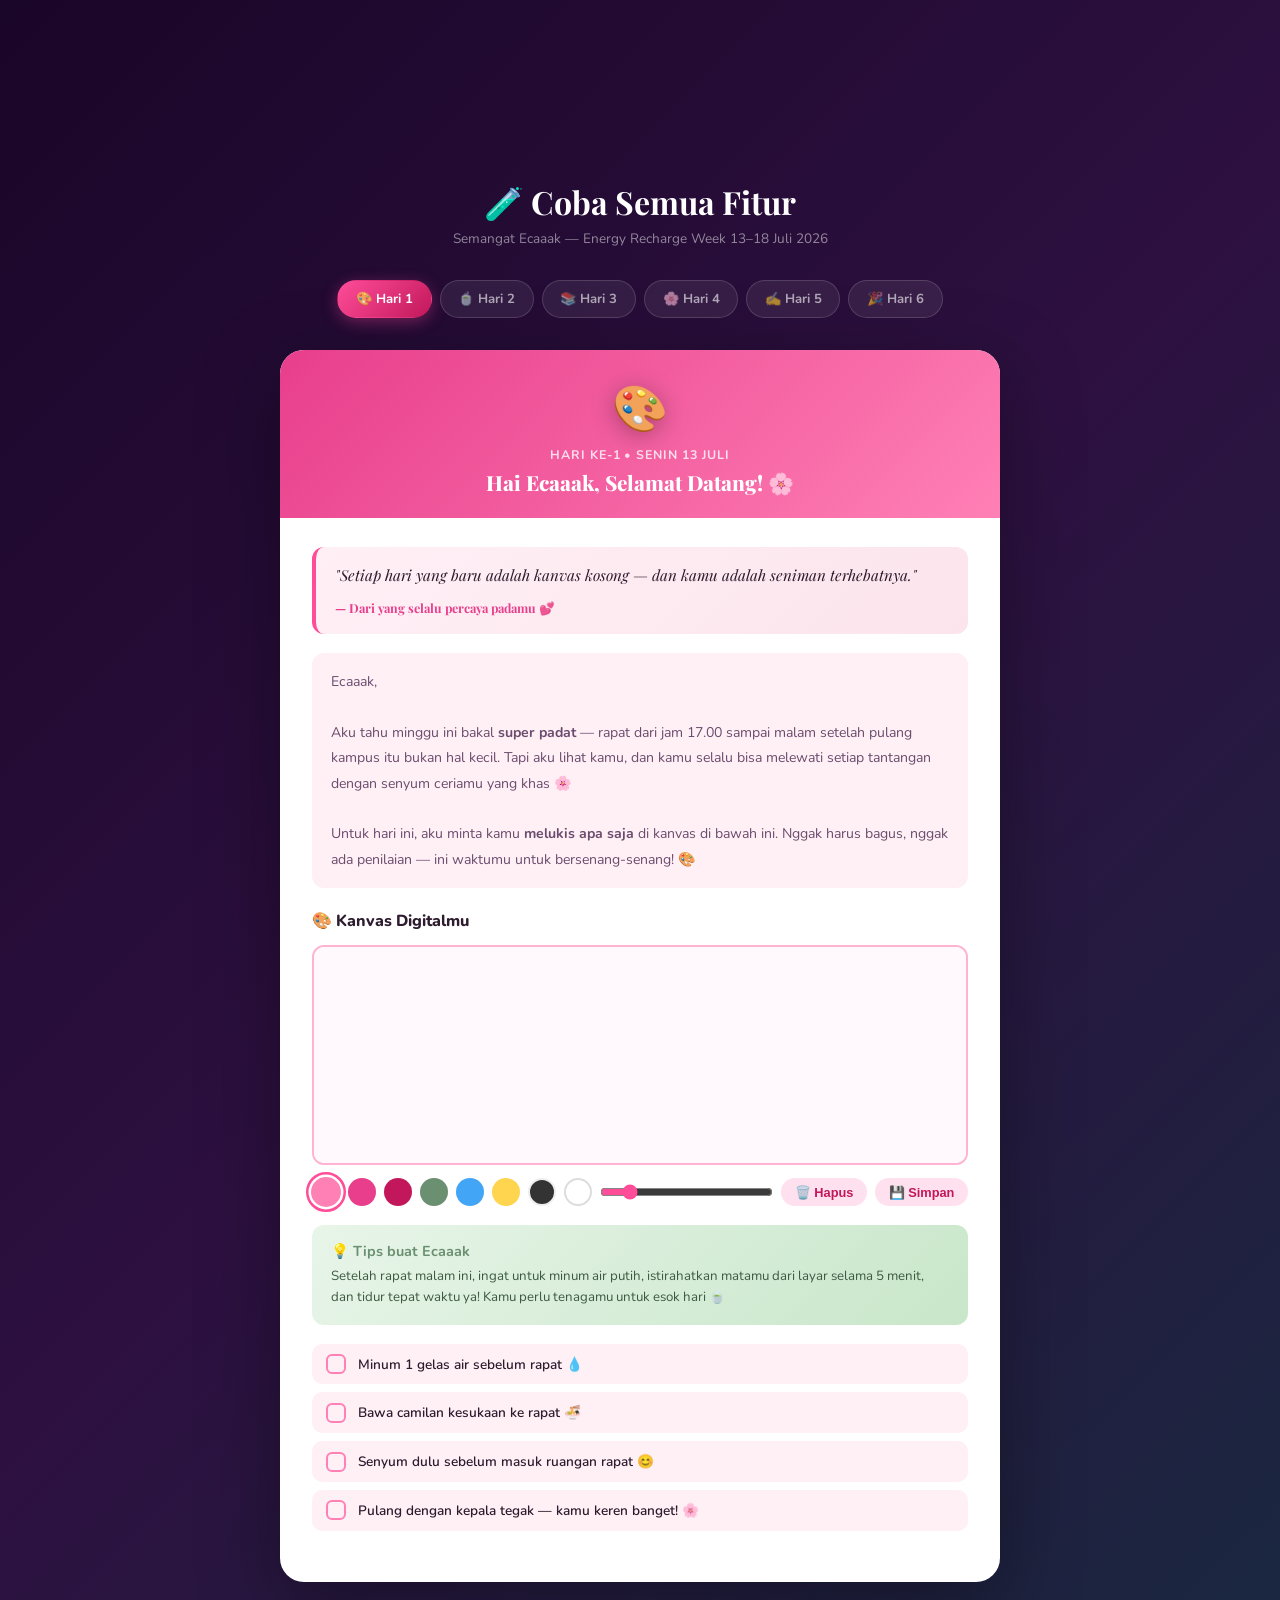
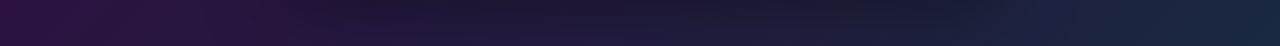
==== commit a461d272: "Update website content and features" ====
--- a/preview-fitur.html
+++ b/preview-fitur.html
@@ -529,19 +529,199 @@
     .stat-val { font-weight: 800; color: var(--text-dark); font-size: 1rem; }
     .stat-sub { font-size: .72rem; color: var(--text-mid); }
 
-    /* Confetti canvas */
-    #confettiCanvas {
-      position: fixed;
-      top: 0; left: 0;
-      width: 100%; height: 100%;
+    /* ── PRO PAINTING STUDIO (DAY 4) ── */
+    .pro-studio-wrap {
+      background: var(--white);
+      border-radius: var(--radius);
+      border: 2px solid var(--pink-200);
+      overflow: hidden;
+      box-shadow: 0 4px 20px rgba(232,62,140,.12);
+      margin-bottom: 1rem;
+    }
+    .studio-toolbar {
+      background: linear-gradient(135deg, #2d1040, #1a2840);
+      padding: .8rem 1rem;
+      display: flex;
+      gap: 1rem;
+      flex-wrap: wrap;
+      align-items: center;
+    }
+    .toolbar-group {
+      display: flex;
+      flex-direction: column;
+      gap: .4rem;
+    }
+    .tool-label {
+      font-size: .68rem;
+      font-weight: 800;
+      color: rgba(255,255,255,.6);
+      text-transform: uppercase;
+      letter-spacing: .06em;
+    }
+    .studio-tools {
+      display: flex;
+      gap: .3rem;
+      flex-wrap: wrap;
+    }
+    .tool-btn {
+      width: 36px;
+      height: 36px;
+      border-radius: 10px;
+      border: 2px solid rgba(255,255,255,.15);
+      background: rgba(255,255,255,.08);
+      color: #fff;
+      font-size: 1rem;
+      cursor: pointer;
+      transition: all .15s;
+      display: flex;
+      align-items: center;
+      justify-content: center;
+    }
+    .tool-btn:hover {
+      background: rgba(255,255,255,.2);
+      border-color: rgba(255,255,255,.4);
+      transform: scale(1.1);
+    }
+    .tool-btn.active {
+      background: linear-gradient(135deg, var(--pink-400), var(--pink-600));
+      border-color: var(--pink-300);
+      box-shadow: 0 0 12px rgba(232,62,140,.5);
+    }
+    .studio-colors {
+      display: flex;
+      gap: .35rem;
+      flex-wrap: wrap;
+      align-items: center;
+    }
+    .color-swatch {
+      width: 26px;
+      height: 26px;
+      border-radius: 50%;
+      cursor: pointer;
+      border: 2px solid transparent;
+      transition: transform .15s, border-color .15s;
+      flex-shrink: 0;
+    }
+    .color-swatch:hover, .color-swatch.active {
+      transform: scale(1.25);
+      border-color: #fff;
+      outline: 2px solid var(--pink-300);
+    }
+    .size-display {
+      font-size: .72rem;
+      color: rgba(255,255,255,.6);
+      font-weight: 700;
+      min-width: 32px;
+    }
+    .studio-canvas-wrap {
+      position: relative;
+      width: 100%;
+      background: #fff8fc;
+    }
+    .studio-canvas-wrap canvas {
+      display: block;
+      width: 100%;
+      height: 340px;
+      touch-action: none;
+    }
+    .studio-canvas-wrap canvas#previewCanvasPro {
+      position: absolute;
+      top: 0;
+      left: 0;
       pointer-events: none;
-      z-index: 9999;
+    }
+    .studio-actions {
+      display: flex;
+      gap: .5rem;
+      flex-wrap: wrap;
+      padding: .7rem 1rem;
+      background: var(--pink-50);
+      border-top: 1px solid var(--pink-100);
+    }
+    .studio-status {
+      padding: .4rem 1rem;
+      background: rgba(44, 27, 62, .05);
+      font-size: .78rem;
+      color: var(--text-mid);
+      font-weight: 600;
+      border-top: 1px solid var(--pink-100);
+    }
+
+    /* ── WRITING GAME (DAY 5) ── */
+    .category-btn {
+      padding: .4rem .9rem;
+      border-radius: 20px;
+      border: 2px solid var(--pink-200);
+      background: #fff;
+      color: var(--text-mid);
+      font-family: 'Nunito', sans-serif;
+      font-weight: 700;
+      font-size: .8rem;
+      cursor: pointer;
+      transition: all .2s;
+    }
+    .category-btn:hover {
+      border-color: var(--pink-400);
+      color: var(--pink-500);
+      transform: translateY(-2px);
+    }
+    .category-btn.active {
+      background: linear-gradient(135deg, var(--pink-400), var(--pink-600));
+      border-color: transparent;
+      color: #fff;
+      box-shadow: 0 4px 12px rgba(232,62,140,.4);
+    }
+    .challenge-done {
+      background: linear-gradient(135deg, #e8f5e9, #c8e6c9) !important;
+      border-color: #a5d6a7 !important;
+    }
+    .challenge-done .challenge-status {
+      color: var(--matcha) !important;
+      font-weight: 800;
+    }
+
+    /* ── INTERACTIVE COOKIE STEP GAME ── */
+    .cookie-step-item {
+      display: flex;
+      align-items: center;
+      gap: .6rem;
+      background: rgba(255, 255, 255, 0.08);
+      border: 1px solid rgba(252, 211, 77, 0.25);
+      border-radius: 8px;
+      padding: .5rem .7rem;
+      cursor: pointer;
+      transition: all .2s;
+      user-select: none;
+    }
+    .cookie-step-item:hover {
+      background: rgba(255, 255, 255, 0.15);
+      border-color: rgba(252, 211, 77, 0.5);
+    }
+    .cookie-step-number {
+      width: 20px;
+      height: 20px;
+      border-radius: 50%;
+      background: rgba(252, 211, 77, 0.2);
+      color: #fcd34d;
+      font-size: .75rem;
+      font-weight: 800;
+      display: flex;
+      align-items: center;
+      justify-content: center;
+    }
+    .cookie-step-text {
+      font-size: .8rem;
+      color: rgba(255, 255, 255, 0.9);
     }
 
     @media (max-width: 520px) {
       .modal-body-inner { padding: 1.2rem 1rem; }
       .fact-grid { grid-template-columns: 1fr; }
       .stats-grid { grid-template-columns: 1fr; }
+      .studio-toolbar { gap: .6rem; }
+      .cookie-details-grid, .recipe-grid { grid-template-columns: 1fr; }
+      .category-grid { gap: .4rem; }
+      .studio-canvas-wrap canvas { height: 250px; }
     }
   </style>
 </head>
@@ -560,7 +740,7 @@
   <button class="day-tab" onclick="switchDay(2)">🍵 Hari 2</button>
   <button class="day-tab" onclick="switchDay(3)">📚 Hari 3</button>
   <button class="day-tab" onclick="switchDay(4)">🌸 Hari 4</button>
-  <button class="day-tab" onclick="switchDay(5)">💨 Hari 5</button>
+  <button class="day-tab" onclick="switchDay(5)">✍️ Hari 5</button>
   <button class="day-tab" onclick="switchDay(6)">🎉 Hari 6</button>
 </div>
 
@@ -725,51 +905,96 @@
 <div class="day-panel" id="panel-4">
   <div class="content-card">
     <div class="modal-day-header d4-hdr">
-      <div class="modal-day-emoji">🌸</div>
+      <div class="modal-day-emoji">🎨</div>
       <div class="modal-day-label">Hari ke-4 • Kamis 16 Juli</div>
-      <div class="modal-day-title">Tamanmu, Tamanku! 🌷</div>
+      <div class="modal-day-title">Studio Lukis Profesionalmu! 🖌️</div>
     </div>
     <div class="modal-body-inner">
       <div class="quote-card">
-        "Seperti bunga lily yang tumbuh indah meski di lumpur — kamu mekar paling cantik di tengah kesulitan."
+        "Seni adalah jiwa yang berbicara tanpa kata — dan lukisanmu, Ecaaak, selalu bicara tentang keindahan."
         <div class="quote-author">— Selalu kagum melihatmu, Ecaaak 🌸</div>
       </div>
       <div class="love-letter">
         Ecaaak,<br/><br/>
         Hari keempat! Kamu <strong>luar biasa sekali</strong> 🎉 Empat hari dengan rapat panjang, tapi kamu masih berdiri tegak. Aku bangga banget sama kamu 💕<br/><br/>
-        Untuk hari ini, aku buatkan taman bunga virtual khusus buat kamu. Setiap kali kamu klik taman, bunga pink lily akan tumbuh! 🌸🌷
-      </div>
-
-      <div class="game-title">🌸 Taman Lily Virtual Ecaaak</div>
-      <div class="garden-wrap" id="gardenWrap" onclick="plantFlower(event)">
-        <div class="garden-hint" id="gardenHint">✨ Klik di mana saja untuk menumbuhkan bunga! ✨</div>
-      </div>
-      <div style="text-align:center;margin-bottom:1.2rem;">
-        <span style="font-size:.88rem;color:var(--text-mid);">Bunga tumbuh: <strong id="flowerCount">0</strong> 🌸</span>
-        <button class="draw-btn" id="resetGarden" style="margin-left:1rem;" onclick="resetGarden()">🔄 Reset Taman</button>
-      </div>
-
-      <div class="tip-box" style="background:linear-gradient(135deg,#fce4ec,#f8bbd0)">
+        Karena kamu suka melukis, hari ini aku buatkan <strong>studio lukis digital lengkap</strong> khusus buat kamu! Ada brush profesional, pensil, spray, fill tool, shapes, undo, opacity dan masih banyak lagi. Ekspresikan dirimu bebas! 🎨🖌️
+      </div>
+
+      <!-- Pro Studio -->
+      <div class="pro-studio-wrap" id="proStudioWrap">
+        <!-- Toolbar -->
+        <div class="studio-toolbar" id="studioToolbar">
+          <div class="toolbar-group">
+            <div class="tool-label">🖌️ Tool</div>
+            <div class="studio-tools">
+              <button class="tool-btn active" data-tool="pen" title="Pen">✏️</button>
+              <button class="tool-btn" data-tool="brush" title="Brush Lembut">🖌️</button>
+              <button class="tool-btn" data-tool="spray" title="Spray">🎨</button>
+              <button class="tool-btn" data-tool="eraser" title="Eraser">🗑️</button>
+              <button class="tool-btn" data-tool="line" title="Garis Lurus">📏</button>
+              <button class="tool-btn" data-tool="rect" title="Persegi">⬜</button>
+              <button class="tool-btn" data-tool="circle" title="Lingkaran">⭕</button>
+              <button class="tool-btn" data-tool="fill" title="Fill Warna">🪣</button>
+            </div>
+          </div>
+          <div class="toolbar-group">
+            <div class="tool-label">🎨 Warna</div>
+            <div class="studio-colors" id="studioColors">
+              <div class="color-swatch active" style="background:#ff80b5" data-color="#ff80b5"></div>
+              <div class="color-swatch" style="background:#e83e8c" data-color="#e83e8c"></div>
+              <div class="color-swatch" style="background:#c2185b" data-color="#c2185b"></div>
+              <div class="color-swatch" style="background:#ff5722" data-color="#ff5722"></div>
+              <div class="color-swatch" style="background:#ffd54f" data-color="#ffd54f"></div>
+              <div class="color-swatch" style="background:#6b8f71" data-color="#6b8f71"></div>
+              <div class="color-swatch" style="background:#42a5f5" data-color="#42a5f5"></div>
+              <div class="color-swatch" style="background:#9c27b0" data-color="#9c27b0"></div>
+              <div class="color-swatch" style="background:#333333" data-color="#333333"></div>
+              <div class="color-swatch" style="background:#ffffff;border:2px solid #ccc" data-color="#ffffff"></div>
+              <input type="color" id="customColorPicker" value="#ff80b5" title="Pilih warna custom" style="width:28px;height:28px;border:none;border-radius:50%;cursor:pointer;padding:0;" />
+            </div>
+          </div>
+          <div class="toolbar-group">
+            <div class="tool-label">📏 Ukuran: <span id="sizeDisplay">8px</span></div>
+            <input type="range" class="size-slider" id="studioSize" min="1" max="60" value="8" />
+          </div>
+          <div class="toolbar-group">
+            <div class="tool-label">💧 Opacity: <span id="opacityDisplay">100%</span></div>
+            <input type="range" class="size-slider" id="studioOpacity" min="10" max="100" value="100" />
+          </div>
+        </div>
+
+        <!-- Canvas Area -->
+        <div class="studio-canvas-wrap">
+          <canvas id="drawCanvasPro" width="600" height="360"></canvas>
+          <canvas id="previewCanvasPro" width="600" height="360"></canvas>
+        </div>
+
+        <!-- Bottom Actions -->
+        <div class="studio-actions">
+          <button class="draw-btn" id="undoBtn">↩️ Undo</button>
+          <button class="draw-btn" id="clearCanvas">🗑️ Hapus Semua</button>
+          <button class="draw-btn" id="fillBg">🌈 Warna Latar</button>
+          <button class="draw-btn" id="saveCanvas" style="background:linear-gradient(135deg,var(--pink-400),var(--pink-600));color:#fff;">💾 Simpan Lukisan</button>
+        </div>
+
+        <!-- Status Bar -->
+        <div class="studio-status" id="studioStatus">✏️ Pen — Klik dan seret untuk melukis!</div>
+      </div>
+
+      <div class="tip-box" style="background:linear-gradient(135deg,#fce4ec,#f8bbd0);margin-top:1rem;">
+        <h4>🎨 Tips Pro untuk Ecaaak</h4>
+        <p>✨ <strong>Pen</strong>: garis tegas presisi | 🖌️ <strong>Brush</strong>: sapuan lembut | 🎨 <strong>Spray</strong>: efek kabut artistik | 🪣 <strong>Fill</strong>: isi area warna | ⬜⭕ <strong>Shape</strong>: bentuk geometris | 📏 <strong>Line</strong>: garis lurus sempurna | ↩️ <strong>Undo</strong>: batalkan langkah</p>
+      </div>
+
+      <div class="tip-box" style="background:linear-gradient(135deg,#e8f5e9,#c8e6c9);">
         <h4>🌷 Fakta Bunga Lily Pink</h4>
         <p>Bunga lily pink melambangkan <strong>kasih sayang, kecantikan, dan keberuntungan</strong>. Di banyak budaya, lily adalah simbol wanita yang kuat dan anggun — persis seperti kamu, Ecaaak! 🌸</p>
       </div>
 
-      <div class="game-title">✏️ Tantangan Menggambar Mini</div>
-      <canvas id="drawCanvas2" width="600" height="180"></canvas>
-      <div class="draw-controls">
-        <div class="color-btn active" style="background:#ff80b5" data-color="#ff80b5" data-canvas="drawCanvas2"></div>
-        <div class="color-btn" style="background:#e83e8c" data-color="#e83e8c" data-canvas="drawCanvas2"></div>
-        <div class="color-btn" style="background:#6b8f71" data-color="#6b8f71" data-canvas="drawCanvas2"></div>
-        <div class="color-btn" style="background:#ffd54f" data-color="#ffd54f" data-canvas="drawCanvas2"></div>
-        <div class="color-btn" style="background:#fff;border:2px solid #eee" data-color="#ffffff" data-canvas="drawCanvas2"></div>
-        <input type="range" class="size-slider" id="brushSize2" min="2" max="30" value="6" />
-        <button class="draw-btn" onclick="clearCanvas('drawCanvas2','brushSize2')">🗑️ Hapus</button>
-      </div>
-      <p style="font-size:.8rem;color:var(--text-light);margin-top:.3rem;margin-bottom:1.2rem;">Tantangan: gambar bunga lily pinkmu sendiri! 🌸</p>
-
-      <ul class="checklist">
-        <li onclick="toggleCheck(this)"><div class="check-box"></div><span>Perhatikan hal indah kecil hari ini 🌺</span></li>
+      <ul class="checklist" style="margin-top:1.2rem;">
+        <li onclick="toggleCheck(this)"><div class="check-box"></div><span>Lukis sesuatu yang kamu suka hari ini 🎨</span></li>
         <li onclick="toggleCheck(this)"><div class="check-box"></div><span>Tersenyum pada diri sendiri di cermin 😊</span></li>
+        <li onclick="toggleCheck(this)"><div class="check-box"></div><span>Simpan lukisanmu sebagai kenangan! 💾</span></li>
         <li onclick="toggleCheck(this)"><div class="check-box"></div><span>Ingat: 2 hari lagi dan semuanya selesai! 💪</span></li>
       </ul>
     </div>
@@ -780,36 +1005,92 @@
 <div class="day-panel" id="panel-5">
   <div class="content-card">
     <div class="modal-day-header d5-hdr">
-      <div class="modal-day-emoji">💨</div>
+      <div class="modal-day-emoji">✍️</div>
       <div class="modal-day-label">Hari ke-5 • Jumat 17 Juli</div>
       <div class="modal-day-title">Hampir Sampai, Ecaaak! 🌟</div>
     </div>
     <div class="modal-body-inner">
       <div class="quote-card">
-        "Puncak gunung tidak akan kabur — ia menunggumu dengan sabar. Teruslah melangkah."
-        <div class="quote-author">— Untuk Ecaaak di hari kelima 🏔️💕</div>
+        "Kata-kata adalah jembatan antara hati dan dunia — dan ceritamu, Ecaaak, selalu membuatku terpukau."
+        <div class="quote-author">— Untuk Ecaaak di hari kelima ✍️💕</div>
       </div>
       <div class="love-letter">
         Ecaaak,<br/><br/>
-        <strong>HARI KELIMA!</strong> 🎊 Kamu hampir sampai di garis akhir! Tinggal satu hari lagi — kamu sudah melewati yang terberatnya dengan sangat indah 🌸<br/><br/>
-        Hari ini aku ingin mengajakmu untuk <strong>bernapas bersama</strong>. Ikuti latihan pernapasan ini — terbukti secara ilmiah bisa menurunkan stres dalam 2 menit saja! 🍃
-      </div>
-
-      <div class="breath-container">
-        <div class="breath-circle" id="breathCircle" onclick="startBreathing()">Mulai</div>
-        <div class="breath-label" id="breathLabel">Tekan lingkaran untuk memulai latihan napas 🌬️</div>
-        <button class="breath-btn" id="breathBtn" onclick="startBreathing()">🌬️ Mulai Latihan Napas</button>
-        <div style="font-size:.8rem;color:var(--text-light);text-align:center;">
-          Sesi: <strong id="breathCount">0</strong>/4 napas
+        <strong>HARI KELIMA!</strong> 🎊 Kamu hampir sampai di garis akhir! Tinggal satu hari lagi setelah ini — kamu sudah melewati yang terberatnya dengan sangat indah 🌸<br/><br/>
+        Kamu suka membaca, tapi hari ini aku ingin kamu jadi <strong>penulisnya</strong>! Main game menulis kreatif ini — pilih kategori cerita, dapatkan prompt seru, lalu tulis cerita pendekmu. Ekspresikan hatimu dengan kata-kata! ✍️📖
+      </div>
+
+      <div class="writing-game-wrap" id="writingGameWrap">
+        <!-- Category Selection -->
+        <div class="game-title">📖 Pilih Kategori Ceritamu</div>
+        <div style="display:flex;flex-wrap:wrap;gap:.5rem;margin-bottom:1rem;">
+          <button class="category-btn active" data-cat="romance">💕 Romansa</button>
+          <button class="category-btn" data-cat="adventure">🌟 Petualangan</button>
+          <button class="category-btn" data-cat="daily">☕ Keseharian</button>
+          <button class="category-btn" data-cat="fantasy">🧚 Fantasi</button>
+          <button class="category-btn" data-cat="friendship">🌸 Persahabatan</button>
+          <button class="category-btn" data-cat="motivation">💪 Motivasi</button>
         </div>
+
+        <!-- Writing Prompt -->
+        <div class="writing-prompt-box" style="background:linear-gradient(135deg,var(--pink-50),#fce4ec);border-radius:14px;padding:1rem 1.2rem;margin-bottom:1rem;border:1.5px solid var(--pink-200);">
+          <div style="font-size:.78rem;font-weight:700;color:var(--pink-500);text-transform:uppercase;letter-spacing:.08em;margin-bottom:.4rem;">✨ Prompt Ceritamu:</div>
+          <div id="writingPromptText" style="font-family:'Playfair Display',serif;font-style:italic;font-size:.92rem;color:var(--text-dark);line-height:1.7;transition:opacity .3s;">Klik "Dapat Prompt" untuk mendapatkan inspirasi menulis!</div>
+          <button class="draw-btn" id="getPromptBtn" style="margin-top:.8rem;">🎲 Dapat Prompt Baru</button>
+        </div>
+
+        <!-- Writing Area -->
+        <div style="margin-bottom:.5rem;">
+          <div style="display:flex;justify-content:space-between;align-items:center;margin-bottom:.5rem;">
+            <div class="game-title" style="margin-bottom:0;">✍️ Tulis Ceritamu di Sini</div>
+            <div style="display:flex;gap:.8rem;font-size:.78rem;color:var(--text-mid);font-weight:600;">
+              <span id="wordCount">0 kata</span>
+              <span id="charCount">0 karakter</span>
+              <span id="writingTimer" style="color:var(--pink-500);">⏱️ 0:00</span>
+            </div>
+          </div>
+          <textarea id="writingArea" style="width:100%;min-height:160px;border-radius:12px;border:2px solid var(--pink-200);padding:1rem;font-family:'Nunito',sans-serif;font-size:.9rem;color:var(--text-dark);resize:vertical;outline:none;background:#fff8fc;line-height:1.7;" placeholder="Mulai ceritamu di sini... tulis apa saja yang ada di hatimu 💕&#10;&#10;Nggak ada yang menghakimi — ini ruang ekspresimu sendiri! 🌸"></textarea>
+        </div>
+
+        <!-- Writing Tools -->
+        <div style="display:flex;gap:.5rem;flex-wrap:wrap;margin-bottom:1rem;">
+          <button class="draw-btn" id="clearWritingBtn">🗑️ Hapus</button>
+          <button class="draw-btn" id="saveWritingBtn">💾 Simpan Cerita</button>
+          <button class="draw-btn" id="submitWritingBtn" style="background:linear-gradient(135deg,var(--pink-400),var(--pink-600));color:#fff;">✨ Selesai &amp; Nilai!</button>
+        </div>
+
+        <!-- Writing Result -->
+        <div id="writingResult" style="display:none;background:linear-gradient(135deg,var(--pink-50),#fce4ec);border-radius:14px;padding:1rem 1.2rem;margin-bottom:1rem;border:1.5px solid var(--pink-200);text-align:center;"></div>
+
+        <!-- Writing Challenges -->
+        <div style="background:var(--pink-50);border-radius:14px;padding:1rem 1.2rem;border:1.5px solid var(--pink-100);margin-bottom:1rem;">
+          <div class="game-title" style="margin-bottom:.8rem;">🏆 Tantangan Menulis</div>
+          <div style="display:flex;flex-direction:column;gap:.5rem;">
+            <div id="ch-50words" style="display:flex;align-items:center;gap:.7rem;padding:.6rem .8rem;background:#fff;border-radius:10px;border:1.5px solid var(--pink-100);transition:all .3s;">
+              <span style="font-size:1.3rem;">📝</span>
+              <span style="flex:1;font-size:.85rem;font-weight:600;color:var(--text-dark);">Tulis minimal 50 kata</span>
+              <span id="status-50" style="font-size:.78rem;font-weight:800;color:var(--pink-500);">0/50</span>
+            </div>
+            <div id="ch-100words" style="display:flex;align-items:center;gap:.7rem;padding:.6rem .8rem;background:#fff;border-radius:10px;border:1.5px solid var(--pink-100);transition:all .3s;">
+              <span style="font-size:1.3rem;">✍️</span>
+              <span style="flex:1;font-size:.85rem;font-weight:600;color:var(--text-dark);">Tulis minimal 100 kata</span>
+              <span id="status-100" style="font-size:.78rem;font-weight:800;color:var(--pink-500);">0/100</span>
+            </div>
+            <div id="ch-5min" style="display:flex;align-items:center;gap:.7rem;padding:.6rem .8rem;background:#fff;border-radius:10px;border:1.5px solid var(--pink-100);transition:all .3s;">
+              <span style="font-size:1.3rem;">⏱️</span>
+              <span style="flex:1;font-size:.85rem;font-weight:600;color:var(--text-dark);">Tulis selama 5 menit</span>
+              <span id="status-5min" style="font-size:.78rem;font-weight:800;color:var(--pink-500);">0:00</span>
+            </div>
+          </div>
+        </div>
       </div>
 
       <div class="tip-box">
-        <h4>🧘 Teknik 4-7-8 untuk Ecaaak</h4>
-        <p>Hirup 4 detik → Tahan 7 detik → Hembuskan 8 detik. Ulangi 4x. Teknik ini menenangkan sistem saraf dan membuatmu lebih fokus untuk rapat malam ini! 💆</p>
-      </div>
-
-      <div class="game-title">💆 Progress Mingguanmu</div>
+        <h4>✍️ Tips Menulis untuk Ecaaak</h4>
+        <p>Jangan khawatir soal tata bahasa atau ejaan — tulis saja apa yang ada di hati. Menulis bebas selama 5-10 menit bisa membantu meredakan stres dan merefresh pikiran. Kamu sudah baca banyak buku, sekarang giliran kamu jadi penulisnya! 📚💕</p>
+      </div>
+
+      <div class="game-title" style="margin-top:1rem;">💆 Progress Mingguanmu</div>
       <div style="margin-bottom:.5rem;font-size:.85rem;color:var(--text-mid);">Kamu sudah melewati...</div>
       <div class="progress-bar-wrap">
         <div class="progress-bar-fill" id="weekProgress" style="width:0%"></div>
@@ -824,7 +1105,7 @@
       </div>
 
       <ul class="checklist">
-        <li onclick="toggleCheck(this)"><div class="check-box"></div><span>Lakukan latihan napas 4x hari ini 🌬️</span></li>
+        <li onclick="toggleCheck(this)"><div class="check-box"></div><span>Tulis cerita pendek hari ini ✍️</span></li>
         <li onclick="toggleCheck(this)"><div class="check-box"></div><span>Makan sesuatu yang enak sebagai reward 🍜</span></li>
         <li onclick="toggleCheck(this)"><div class="check-box"></div><span>Ingat: besok adalah hari terakhir! 🎉</span></li>
       </ul>
@@ -854,9 +1135,9 @@
 
       <div class="love-letter">
         Ecaaak,<br/><br/>
-        <strong>HARI INI ADALAH HARI TERAKHIR!</strong> 🎉🎊 Kamu sudah melewati 6 hari yang luar biasa — setiap malam rapat dari jam 17.00 sampai 20.00 atau lebih, setelah seharian kampus, dan kamu TETAP berdiri dengan kepala tegak dan senyum ceriamu yang khas.<br/><br/>
-        Kamu adalah wanita yang paling kuat yang aku kenal. Aku cinta kamu, Ecaaak 🌸💕<br/><br/>
-        Sekarang, sebagai hadiah terakhir — <strong>tangkap seblak dan gacoan virtual</strong> sebagai perayaanmu! 🍜🔥
+        <strong>HARI INI ADALAH HARI TERAKHIR!</strong> 🎉🎊 Kamu sudah melewati 6 hari yang luar biasa dengan sangat gagah berani — dan kamu TETAP berdiri dengan kepala tegak dan senyum ceriamu yang khas.<br/><br/>
+        Kamu adalah wanita yang paling kuat yang aku kenal. Keceriaanmu adalah kekuatanmu, dan hobimu menggambar dan membaca adalah jiwa yang membuatmu begitu indah.<br/><br/>
+        Sekarang, sebagai hadiah terakhir — <strong>tangkap makanan favoritmu</strong> dan ada <strong>hadiah spesial Dubai Chewy Cookie</strong> yang menunggumu! 🍜🔥🍪✨
       </div>
 
       <div class="game-title">🎮 Tangkap Makanan Favoritmu!</div>
@@ -866,15 +1147,100 @@
         <button class="catch-start-btn" id="catchStartBtn" onclick="startCatchGame()">🍜 Mulai Game!</button>
         <div class="catch-end-msg" id="catchEndMsg"></div>
       </div>
-      <p style="font-size:.8rem;color:var(--text-light);margin-top:.3rem;margin-bottom:1.4rem;">Klik makanan yang jatuh untuk menangkapnya! 🎯</p>
+      <p style="font-size:.8rem;color:var(--text-light);margin-top:.3rem;margin-bottom:1.4rem;">Klik makanan yang jatuh untuk menangkapnya! Seblak &amp; cookie pasti bikin skor tinggi! 🎯🍪</p>
 
       <div class="tip-box" style="background:linear-gradient(135deg,#fce4ec,#f8bbd0);">
         <h4>🎊 Rencanakan Hadiahmu!</h4>
         <p>Kamu berhak makan <strong>seblak</strong> atau <strong>gacoan</strong> favorit sebagai perayaan! Kamu sudah bekerja keras — sekarang saatnya menikmati 🍜🔥 Minta temenin ya!</p>
       </div>
 
+      <!-- Dubai Chewy Cookie Section -->
+      <div style="background:linear-gradient(135deg,#1a0628,#2d1040);border-radius:20px;padding:1.5rem;margin-bottom:1.4rem;overflow:hidden;position:relative;">
+        <div style="position:absolute;top:-20px;right:-20px;font-size:5rem;opacity:.1;">🍪</div>
+        <div style="text-align:center;margin-bottom:1rem;">
+          <div style="display:inline-block;background:linear-gradient(135deg,#d97706,#fcd34d);color:#1a0628;font-size:.7rem;font-weight:800;letter-spacing:.12em;text-transform:uppercase;padding:.3rem .9rem;border-radius:20px;margin-bottom:.6rem;">🏆 HADIAH SPESIAL</div>
+          <div style="font-family:'Playfair Display',serif;font-size:1.5rem;color:#fcd34d;font-weight:700;margin-bottom:.2rem;">🍪 Dubai Chewy Cookie</div>
+          <div style="font-size:.85rem;color:rgba(255,255,255,.7);">Untuk Ecaaak yang luar biasa! ✨</div>
+        </div>
+
+        <div style="background:rgba(255,255,255,.08);border-radius:14px;padding:1rem 1.1rem;margin-bottom:1rem;border:1px solid rgba(252,211,77,.2);">
+          <div style="display:flex;gap:.8rem;align-items:flex-start;">
+            <div style="font-size:2.2rem;flex-shrink:0;">🍪</div>
+            <div>
+              <h4 style="color:#fcd34d;font-size:.9rem;margin-bottom:.4rem;">Apa itu Dubai Chewy Cookie?</h4>
+              <p style="font-size:.83rem;color:rgba(255,255,255,.8);line-height:1.6;">Dubai Chewy Cookie adalah camilan viral kekinian yang terinspirasi dari dessert Timur Tengah! Teksturnya super <strong style="color:#fcd34d;">kenyal dan chewy</strong> dari lapisan marshmallow cokelat yang meleleh di mulut, dengan isian <strong style="color:#fcd34d;">pasta pistachio + kataifi</strong> (mi tipis renyah khas kunafe) yang gurih dan mewah. Perpaduan manis-gurih yang bikin nagih! 😍</p>
+            </div>
+          </div>
+        </div>
+
+        <div style="display:grid;grid-template-columns:1fr 1fr;gap:.6rem;margin-bottom:1rem;">
+          <div style="background:rgba(255,255,255,.07);border-radius:12px;padding:.8rem;border:1px solid rgba(252,211,77,.15);">
+            <div style="font-size:1.3rem;margin-bottom:.3rem;">🌟</div>
+            <div style="font-size:.82rem;font-weight:800;color:#fcd34d;margin-bottom:.2rem;">Tekstur Unik</div>
+            <div style="font-size:.75rem;color:rgba(255,255,255,.7);line-height:1.5;">Lapisan luar kenyal dari marshmallow yang meleleh di mulut</div>
+          </div>
+          <div style="background:rgba(255,255,255,.07);border-radius:12px;padding:.8rem;border:1px solid rgba(252,211,77,.15);">
+            <div style="font-size:1.3rem;margin-bottom:.3rem;">🥜</div>
+            <div style="font-size:.82rem;font-weight:800;color:#fcd34d;margin-bottom:.2rem;">Isian Pistachio</div>
+            <div style="font-size:.75rem;color:rgba(255,255,255,.7);line-height:1.5;">Pasta pistachio premium yang kaya rasa dan creamy</div>
+          </div>
+          <div style="background:rgba(255,255,255,.07);border-radius:12px;padding:.8rem;border:1px solid rgba(252,211,77,.15);">
+            <div style="font-size:1.3rem;margin-bottom:.3rem;">✨</div>
+            <div style="font-size:.82rem;font-weight:800;color:#fcd34d;margin-bottom:.2rem;">Kataifi Renyah</div>
+            <div style="font-size:.75rem;color:rgba(255,255,255,.7);line-height:1.5;">Mi tipis ala kunafe yang digoreng garing sebagai isian</div>
+          </div>
+          <div style="background:rgba(255,255,255,.07);border-radius:12px;padding:.8rem;border:1px solid rgba(252,211,77,.15);">
+            <div style="font-size:1.3rem;margin-bottom:.3rem;">🌍</div>
+            <div style="font-size:.82rem;font-weight:800;color:#fcd34d;margin-bottom:.2rem;">Viral Internasional</div>
+            <div style="font-size:.75rem;color:rgba(255,255,255,.7);line-height:1.5;">Terinspirasi dessert mewah Dubai yang sedang trending!</div>
+          </div>
+        </div>
+
+        <!-- Recipe -->
+        <div style="background:rgba(255,255,255,.05);border-radius:14px;padding:1rem;border:1px solid rgba(252,211,77,.2);margin-bottom:1rem;">
+          <div style="font-size:.85rem;font-weight:800;color:#fcd34d;margin-bottom:.8rem;">📋 Bahan-bahan Dubai Chewy Cookie</div>
+          <div style="display:grid;grid-template-columns:1fr 1fr;gap:.8rem;">
+            <div>
+              <div style="font-size:.78rem;font-weight:800;color:rgba(252,211,77,.9);margin-bottom:.4rem;">🍫 Lapisan Luar</div>
+              <ul style="list-style:none;display:flex;flex-direction:column;gap:.25rem;">
+                <li style="font-size:.75rem;color:rgba(255,255,255,.75);display:flex;gap:.4rem;"><span>•</span>250 gr Marshmallow</li>
+                <li style="font-size:.75rem;color:rgba(255,255,255,.75);display:flex;gap:.4rem;"><span>•</span>50 gr Mentega</li>
+                <li style="font-size:.75rem;color:rgba(255,255,255,.75);display:flex;gap:.4rem;"><span>•</span>30 gr Cokelat bubuk</li>
+                <li style="font-size:.75rem;color:rgba(255,255,255,.75);display:flex;gap:.4rem;"><span>•</span>10 gr Susu bubuk</li>
+              </ul>
+            </div>
+            <div>
+              <div style="font-size:.78rem;font-weight:800;color:rgba(252,211,77,.9);margin-bottom:.4rem;">🥜 Isian Lezat</div>
+              <ul style="list-style:none;display:flex;flex-direction:column;gap:.25rem;">
+                <li style="font-size:.75rem;color:rgba(255,255,255,.75);display:flex;gap:.4rem;"><span>•</span>150 gr Kataifi/Kunafe</li>
+                <li style="font-size:.75rem;color:rgba(255,255,255,.75);display:flex;gap:.4rem;"><span>•</span>250 gr Pistachio spread</li>
+                <li style="font-size:.75rem;color:rgba(255,255,255,.75);display:flex;gap:.4rem;"><span>•</span>Kacang pistachio cincang</li>
+                <li style="font-size:.75rem;color:rgba(255,255,255,.75);display:flex;gap:.4rem;"><span>•</span>Sedikit mentega sangrai</li>
+              </ul>
+            </div>
+          </div>
+        </div>
+
+        <!-- Cookie Quiz interactive -->
+        <div style="background:rgba(255,255,255,.07);border-radius:14px;padding:1rem;border:1px solid rgba(252,211,77,.2);margin-bottom:.8rem;">
+          <div style="font-size:.85rem;font-weight:800;color:#fcd34d;margin-bottom:.6rem;">🎯 Tebak Langkah Pembuatan!</div>
+          <div style="font-size:.82rem;color:rgba(255,255,255,.8);margin-bottom:.8rem;">Susun urutan langkah membuat Dubai Chewy Cookie:</div>
+          <div id="cookieSteps" style="display:flex;flex-direction:column;gap:.4rem;margin-bottom:.7rem;"></div>
+          <div style="display:flex;gap:.5rem;flex-wrap:wrap;">
+            <button onclick="checkCookieOrder()" style="padding:.4rem 1rem;border-radius:20px;border:none;background:linear-gradient(135deg,#d97706,#fcd34d);color:#1a0628;font-family:'Nunito',sans-serif;font-weight:800;font-size:.8rem;cursor:pointer;">✓ Cek Urutan</button>
+            <button onclick="shuffleCookieSteps()" style="padding:.4rem .9rem;border-radius:20px;border:1px solid rgba(252,211,77,.4);background:transparent;color:rgba(252,211,77,.8);font-family:'Nunito',sans-serif;font-weight:700;font-size:.8rem;cursor:pointer;">🔄 Acak Ulang</button>
+          </div>
+          <div id="cookieStepResult" style="margin-top:.6rem;font-size:.85rem;font-weight:700;"></div>
+        </div>
+
+        <div style="text-align:center;padding:.8rem;">
+          <div style="font-size:1.8rem;margin-bottom:.5rem;">🍪💕</div>
+          <p style="font-size:.84rem;color:rgba(255,255,255,.85);line-height:1.6;"><strong style="color:#fcd34d;">Hadiah untukmu, Ecaaak!</strong> Setelah semua kerja keras ini, kamu SANGAT pantas mencoba Dubai Chewy Cookie yang mewah dan viral ini. Ini bukan sekadar camilan — ini adalah perayaan atas semua perjuanganmu selama 6 hari! 🏆✨</p>
+        </div>
+      </div>
+
       <div style="background:linear-gradient(135deg,var(--pink-50),#fce4ec);border-radius:16px;padding:1.5rem;border:1.5px solid var(--pink-200);margin-bottom:1.4rem;text-align:center;">
-        <div style="font-size:2.2rem;margin-bottom:.8rem;">🌸🍵🎨📚🌸</div>
+        <div style="font-size:2.5rem;margin-bottom:.8rem;">🌸🍵🎨📚🍪</div>
         <p style="font-family:'Playfair Display',serif;font-size:1rem;color:var(--text-dark);line-height:1.8;">
           Terima kasih sudah menjadi dirimu sendiri —<br/>
           si ceria yang suka lily pink, matcha, menggambar, dan membaca.<br/>
@@ -885,8 +1251,8 @@
 
       <ul class="checklist">
         <li onclick="toggleCheck(this)"><div class="check-box"></div><span>Makan seblak atau gacoan sebagai reward! 🍜</span></li>
+        <li onclick="toggleCheck(this)"><div class="check-box"></div><span>Coba buat atau beli Dubai Chewy Cookie 🍪</span></li>
         <li onclick="toggleCheck(this)"><div class="check-box"></div><span>Istirahat yang cukup malam ini 😴</span></li>
-        <li onclick="toggleCheck(this)"><div class="check-box"></div><span>Gambar sesuatu sebagai kenangan minggu ini 🎨</span></li>
         <li onclick="toggleCheck(this)"><div class="check-box"></div><span>Ingat kamu luar biasa dan dicintai sepenuhnya 💕</span></li>
       </ul>
     </div>
@@ -900,7 +1266,13 @@
   document.querySelectorAll('.day-tab').forEach(t => t.classList.remove('active'));
   document.getElementById('panel-' + n).classList.add('active');
   document.querySelectorAll('.day-tab')[n-1].classList.add('active');
-  if (n === 5) setTimeout(initProgress, 300);
+  if (n === 4) {
+    initProStudio(document.getElementById('drawCanvasPro'), document.getElementById('previewCanvasPro'));
+  }
+  if (n === 5) {
+    initWritingGame();
+    setTimeout(initProgress, 300);
+  }
 }
 
 /* ── CHECKLIST ── */
@@ -909,7 +1281,7 @@
 }
 
 /* ══════════════════════════════════════
-   DRAWING CANVAS
+   DRAWING CANVAS (DAY 1)
 ══════════════════════════════════════ */
 function initCanvas(id, sliderId) {
   const canvas = document.getElementById(id);
@@ -919,7 +1291,6 @@
   const resize = () => {
     const rect = canvas.getBoundingClientRect();
     const r = window.devicePixelRatio || 1;
-    const img = ctx.getImageData(0, 0, canvas.width, canvas.height);
     canvas.width = rect.width * r;
     canvas.height = rect.height * r;
     ctx.scale(r, r);
@@ -960,7 +1331,6 @@
   }, { passive: false });
   canvas.addEventListener('touchend', () => { painting = false; });
 
-  // Color btns for this canvas
   document.querySelectorAll(`.color-btn[data-canvas="${id}"]`).forEach(btn => {
     btn.addEventListener('click', () => {
       document.querySelectorAll(`.color-btn[data-canvas="${id}"]`).forEach(b => b.classList.remove('active'));
@@ -971,8 +1341,6 @@
 
   const slider = document.getElementById(sliderId);
   if (slider) slider.addEventListener('input', e => size = +e.target.value);
-
-  canvas._setColor = c => color = c;
 }
 
 function clearCanvas(id, sliderId) {
@@ -995,11 +1363,233 @@
 // Init canvases when page loads
 window.addEventListener('load', () => {
   initCanvas('drawCanvas', 'brushSize1');
-  initCanvas('drawCanvas2', 'brushSize2');
 });
 
 /* ══════════════════════════════════════
-   QUIZ
+   PRO PAINTING STUDIO (DAY 4)
+══════════════════════════════════════ */
+function initProStudio(canvas, previewCanvas) {
+  if (!canvas || !previewCanvas) return;
+  if (canvas._inited) return;
+  canvas._inited = true;
+  const ctx = canvas.getContext('2d');
+  const pCtx = previewCanvas.getContext('2d');
+  const statusEl = document.getElementById('studioStatus');
+
+  const setupCanvas = (c, cx) => {
+    const rect = c.getBoundingClientRect();
+    const r = window.devicePixelRatio || 1;
+    c.width = rect.width * r;
+    c.height = rect.height * r;
+    cx.scale(r, r);
+  };
+  setupCanvas(canvas, ctx);
+  setupCanvas(previewCanvas, pCtx);
+  ctx.fillStyle = '#fff8fc';
+  ctx.fillRect(0, 0, canvas.width, canvas.height);
+
+  let tool = 'pen';
+  let color = '#ff80b5';
+  let size = 8;
+  let opacity = 1;
+  let painting = false;
+  let startX = 0, startY = 0;
+  let undoStack = [];
+  let sprayInterval = null;
+
+  const getPos = (e) => {
+    const rect = canvas.getBoundingClientRect();
+    if (e.touches) return { x: e.touches[0].clientX - rect.left, y: e.touches[0].clientY - rect.top };
+    return { x: e.clientX - rect.left, y: e.clientY - rect.top };
+  };
+
+  const saveUndo = () => {
+    if (undoStack.length > 20) undoStack.shift();
+    undoStack.push(ctx.getImageData(0, 0, canvas.width, canvas.height));
+  };
+
+  const setStatus = (msg) => { if (statusEl) statusEl.textContent = msg; };
+
+  // Tool buttons
+  document.querySelectorAll('.tool-btn').forEach(btn => {
+    btn.onclick = () => {
+      document.querySelectorAll('.tool-btn').forEach(b => b.classList.remove('active'));
+      btn.classList.add('active');
+      tool = btn.dataset.tool;
+      const labels = { pen: '✏️ Pen — klik dan seret untuk menggambar', brush: '🖌️ Brush Lembut — sapuan lembut', spray: '🎨 Spray — tahan untuk efek kabut', eraser: '🗑️ Eraser — hapus area', line: '📏 Garis — klik lalu seret untuk garis lurus', rect: '⬜ Persegi — seret untuk menggambar kotak', circle: '⭕ Lingkaran — seret untuk menggambar lingkaran', fill: '🪣 Fill — klik area untuk mengisi warna' };
+      setStatus(labels[tool] || '');
+    };
+  });
+
+  // Color swatches
+  const colorContainer = document.getElementById('studioColors');
+  if (colorContainer) {
+    colorContainer.querySelectorAll('.color-swatch').forEach(sw => {
+      sw.onclick = () => {
+        colorContainer.querySelectorAll('.color-swatch').forEach(s => s.classList.remove('active'));
+        sw.classList.add('active');
+        color = sw.dataset.color;
+        const cp = document.getElementById('customColorPicker');
+        if (cp) cp.value = color;
+      };
+    });
+    const cp = document.getElementById('customColorPicker');
+    if (cp) cp.oninput = (e) => { color = e.target.value; colorContainer.querySelectorAll('.color-swatch').forEach(s => s.classList.remove('active')); };
+  }
+
+  // Size slider
+  const sizeSlider = document.getElementById('studioSize');
+  const sizeDisp = document.getElementById('sizeDisplay');
+  if (sizeSlider) sizeSlider.oninput = (e) => { size = +e.target.value; if (sizeDisp) sizeDisp.textContent = size + 'px'; };
+
+  // Opacity slider
+  const opSlider = document.getElementById('studioOpacity');
+  const opDisp = document.getElementById('opacityDisplay');
+  if (opSlider) opSlider.oninput = (e) => { opacity = +e.target.value / 100; if (opDisp) opDisp.textContent = e.target.value + '%'; };
+
+  // Draw helpers
+  const hexToRgba = (hex, a) => {
+    const r = parseInt(hex.slice(1,3),16), g = parseInt(hex.slice(3,5),16), b = parseInt(hex.slice(5,7),16);
+    return `rgba(${r},${g},${b},${a})`;
+  };
+
+  const drawSpray = (x, y) => {
+    const density = Math.max(10, size * 3);
+    for (let i = 0; i < density; i++) {
+      const angle = Math.random() * 2 * Math.PI;
+      const rad = Math.random() * size * 1.5;
+      const sx = x + Math.cos(angle) * rad;
+      const sy = y + Math.sin(angle) * rad;
+      ctx.fillStyle = hexToRgba(color, opacity * 0.3);
+      ctx.fillRect(sx, sy, 1.5, 1.5);
+    }
+  };
+
+  const drawShape = (px, py, cx, cy) => {
+    pCtx.clearRect(0, 0, previewCanvas.width, previewCanvas.height);
+    pCtx.strokeStyle = hexToRgba(color, opacity);
+    pCtx.lineWidth = size;
+    pCtx.lineCap = 'round';
+    pCtx.beginPath();
+    if (tool === 'line') {
+      pCtx.moveTo(px, py); pCtx.lineTo(cx, cy); pCtx.stroke();
+    } else if (tool === 'rect') {
+      pCtx.strokeRect(px, py, cx - px, cy - py);
+    } else if (tool === 'circle') {
+      const rx = Math.abs(cx - px) / 2, ry = Math.abs(cy - py) / 2;
+      const ex = px + (cx - px) / 2, ey = py + (cy - py) / 2;
+      pCtx.ellipse(ex, ey, rx, ry, 0, 0, Math.PI * 2); pCtx.stroke();
+    }
+  };
+
+  const floodFill = (x, y, fillColor) => {
+    const imgData = ctx.getImageData(0, 0, canvas.width, canvas.height);
+    const data = imgData.data;
+    const w = canvas.width, h = canvas.height;
+    const px = (Math.round(x * (window.devicePixelRatio || 1)));
+    const py = (Math.round(y * (window.devicePixelRatio || 1)));
+    const idx = (py * w + px) * 4;
+    const tR = data[idx], tG = data[idx+1], tB = data[idx+2], tA = data[idx+3];
+    const fR = parseInt(fillColor.slice(1,3),16), fG = parseInt(fillColor.slice(3,5),16), fB = parseInt(fillColor.slice(5,7),16);
+    if (tR === fR && tG === fG && tB === fB) return;
+    const stack = [[px, py]];
+    while (stack.length) {
+      const [cx2, cy2] = stack.pop();
+      if (cx2 < 0 || cx2 >= w || cy2 < 0 || cy2 >= h) continue;
+      const i = (cy2 * w + cx2) * 4;
+      if (Math.abs(data[i]-tR) > 30 || Math.abs(data[i+1]-tG) > 30 || Math.abs(data[i+2]-tB) > 30) continue;
+      data[i] = fR; data[i+1] = fG; data[i+2] = fB; data[i+3] = 255;
+      stack.push([cx2+1,cy2],[cx2-1,cy2],[cx2,cy2+1],[cx2,cy2-1]);
+    }
+    ctx.putImageData(imgData, 0, 0);
+  };
+
+  // Mouse events
+  const onDown = (e) => {
+    e.preventDefault();
+    const p = getPos(e);
+    painting = true;
+    startX = p.x; startY = p.y;
+    saveUndo();
+
+    if (tool === 'fill') {
+      floodFill(p.x, p.y, color);
+      painting = false;
+      return;
+    }
+    if (tool === 'spray') {
+      drawSpray(p.x, p.y);
+      sprayInterval = setInterval(() => { const p2 = { x: startX, y: startY }; drawSpray(p2.x, p2.y); }, 30);
+    } else if (tool !== 'line' && tool !== 'rect' && tool !== 'circle') {
+      ctx.beginPath();
+      ctx.moveTo(p.x, p.y);
+    }
+  };
+
+  const onMove = (e) => {
+    e.preventDefault();
+    if (!painting) return;
+    const p = getPos(e);
+    startX = p.x; startY = p.y;
+
+    if (tool === 'pen') {
+      ctx.strokeStyle = hexToRgba(color, opacity); ctx.lineWidth = size; ctx.lineCap = 'round'; ctx.lineJoin = 'round';
+      ctx.lineTo(p.x, p.y); ctx.stroke();
+    } else if (tool === 'brush') {
+      ctx.strokeStyle = hexToRgba(color, opacity * 0.4); ctx.lineWidth = size * 2.5; ctx.lineCap = 'round'; ctx.lineJoin = 'round';
+      ctx.lineTo(p.x, p.y); ctx.stroke();
+    } else if (tool === 'eraser') {
+      ctx.clearRect(p.x - size/2, p.y - size/2, size, size);
+    } else if (tool === 'line' || tool === 'rect' || tool === 'circle') {
+      drawShape(startX, startY, p.x, p.y);
+    }
+  };
+
+  const onUp = (e) => {
+    if (!painting) return;
+    const p = getPos(e);
+    if (tool === 'line' || tool === 'rect' || tool === 'circle') {
+      ctx.drawImage(previewCanvas, 0, 0, canvas.width/2, canvas.height/2);
+      pCtx.clearRect(0, 0, previewCanvas.width, previewCanvas.height);
+    }
+    if (sprayInterval) { clearInterval(sprayInterval); sprayInterval = null; }
+    painting = false;
+    ctx.beginPath();
+  };
+
+  canvas.addEventListener('mousedown', onDown);
+  canvas.addEventListener('mousemove', onMove);
+  canvas.addEventListener('mouseup', onUp);
+  canvas.addEventListener('mouseleave', onUp);
+  canvas.addEventListener('touchstart', onDown, { passive: false });
+  canvas.addEventListener('touchmove', onMove, { passive: false });
+  canvas.addEventListener('touchend', onUp);
+
+  // Action buttons
+  const undoBtn = document.getElementById('undoBtn');
+  if (undoBtn) undoBtn.onclick = () => { if (undoStack.length) { ctx.putImageData(undoStack.pop(), 0, 0); } };
+
+  const clearBtn = document.getElementById('clearCanvas');
+  if (clearBtn) clearBtn.onclick = () => { saveUndo(); ctx.fillStyle = '#fff8fc'; ctx.fillRect(0, 0, canvas.width/2, canvas.height/2); };
+
+  const fillBgBtn = document.getElementById('fillBg');
+  if (fillBgBtn) fillBgBtn.onclick = () => { saveUndo(); ctx.fillStyle = hexToRgba(color, opacity); ctx.fillRect(0, 0, canvas.width/2, canvas.height/2); };
+
+  const saveBtn = document.getElementById('saveCanvas');
+  if (saveBtn) saveBtn.onclick = () => {
+    const merged = document.createElement('canvas');
+    merged.width = canvas.width; merged.height = canvas.height;
+    const mCtx = merged.getContext('2d');
+    mCtx.drawImage(canvas, 0, 0);
+    const a = document.createElement('a');
+    a.download = 'studio-Ecaaak.png'; a.href = merged.toDataURL(); a.click();
+  };
+
+  setStatus('✏️ Pen — Klik dan seret untuk melukis!');
+}
+
+/* ══════════════════════════════════════
+   QUIZ (DAY 2)
 ══════════════════════════════════════ */
 const quizData = [
   { q: 'Apa nama senyawa dalam matcha yang membuat kita tenang namun tetap fokus?', opts: ['Kafein', 'L-theanine', 'Klorofil', 'Tannin'], ans: 1 },
@@ -1037,7 +1627,7 @@
 renderQuiz();
 
 /* ══════════════════════════════════════
-   WORD PUZZLE
+   WORD PUZZLE (DAY 3)
 ══════════════════════════════════════ */
 const puzzleWords = ['Kamu','adalah','bintang','yang','paling','terang','di','hariku'];
 const puzzleAnswer = 'Kamu adalah bintang yang paling terang di hariku';
@@ -1103,90 +1693,187 @@
 })();
 
 /* ══════════════════════════════════════
-   VIRTUAL GARDEN
+   WRITING GAME (DAY 5)
 ══════════════════════════════════════ */
-let flowerCount = 0;
-const flowers = ['🌸','🌷','🌺','🌼','💐','🌹'];
-
-function plantFlower(e) {
-  const wrap = document.getElementById('gardenWrap');
-  const hint = document.getElementById('gardenHint');
-  const rect = wrap.getBoundingClientRect();
-  const x = e.clientX - rect.left;
-  const y = e.clientY - rect.top;
-
-  const f = document.createElement('div');
-  f.className = 'garden-flower';
-  f.textContent = flowers[Math.floor(Math.random() * flowers.length)];
-  f.style.left = (x - 16) + 'px';
-  f.style.top = (y - 16) + 'px';
-  wrap.appendChild(f);
-
-  flowerCount++;
-  document.getElementById('flowerCount').textContent = flowerCount;
-  if (hint) hint.style.display = 'none';
-}
-
-function resetGarden() {
-  const wrap = document.getElementById('gardenWrap');
-  wrap.querySelectorAll('.garden-flower').forEach(f => f.remove());
-  flowerCount = 0;
-  document.getElementById('flowerCount').textContent = 0;
-  document.getElementById('gardenHint').style.display = 'block';
-}
-
-/* ══════════════════════════════════════
-   BREATHING EXERCISE
-══════════════════════════════════════ */
-let breathRunning = false;
-let breathSessions = 0;
-
-function startBreathing() {
-  if (breathRunning) return;
-  breathRunning = true;
-  breathSessions = 0;
-  document.getElementById('breathCount').textContent = 0;
-  document.getElementById('breathBtn').disabled = true;
-  runBreathCycle();
-}
-
-function runBreathCycle() {
-  if (breathSessions >= 4) {
-    const circle = document.getElementById('breathCircle');
-    const label = document.getElementById('breathLabel');
-    circle.className = 'breath-circle';
-    circle.textContent = '🌸';
-    label.textContent = '✅ Selesai! Kamu luar biasa, Ecaaak 🌸';
-    document.getElementById('breathBtn').disabled = false;
-    breathRunning = false;
+const writingPrompts = {
+  romance: [
+    'Ceritakan tentang pertemuan pertama dua orang yang tak terduga di perpustakaan pada sore yang hujan...',
+    'Ada seorang gadis yang setiap hari menemukan bunga di mejanya, tapi tidak tahu dari siapa...',
+    'Dua sahabat lama bertemu kembali setelah 5 tahun — apa yang terjadi selanjutnya?',
+    'Tulis surat kepada seseorang yang belum pernah kamu temui tapi selalu ada di hatimu...',
+  ],
+  adventure: [
+    'Kamu menemukan peta kuno di buku tua — ke mana peta itu membawamu?',
+    'Dalam perjalanan pulang, kamu tersasar di hutan ajaib. Apa yang kamu temukan?',
+    'Sebuah pintu muncul di kamarmu tiba-tiba — kamu memberanikan diri membukanya...',
+    'Kamu adalah explorer pertama yang menemukan pulau tersembunyi di lautan luas...',
+  ],
+  daily: [
+    'Ceritakan tentang hari paling berkesan dalam hidupmu — dari sudut pandang orang lain...',
+    'Pagi hari yang sempurna menurutmu: bagaimana rasanya, suaranya, baunya?',
+    'Kamu menemukan diary lama dari 5 tahun lalu — apa yang ditulis di sana?',
+    'Deskripsikan momen sederhana yang membuatmu merasa paling hidup...',
+  ],
+  fantasy: [
+    'Di dunia di mana setiap orang punya kekuatan berdasarkan makanan favoritnya — apa kekuatanmu?',
+    'Ada seorang penyihir yang bisa melukis perasaan menjadi nyata — ceritakan kisahnya...',
+    'Kamu adalah penjaga perpustakaan ajaib di mana setiap buku membawamu ke dunia berbeda...',
+    'Seekor naga kecil tiba-tiba tinggal di halaman rumahmu — bagaimana hidupmu berubah?',
+  ],
+  friendship: [
+    'Ceritakan tentang sahabat terbaikmu — momen paling tak terlupakan bersama mereka...',
+    'Dua sahabat yang berjanji akan selalu ada untuk satu sama lain — uji janji itu...',
+    'Tulis tentang persahabatan yang tumbuh dari hal-hal kecil yang tidak terduga...',
+    'Sahabat yang mengerti tanpa perlu berkata-kata — gambarkan momen itu...',
+  ],
+  motivation: [
+    'Tulis surat dari dirimu di masa depan 5 tahun lagi untuk dirimu sekarang...',
+    'Hari paling sulit yang pernah kamu lalui — dan bagaimana kamu bangkit...',
+    'Ceritakan tentang mimpi terbesarmu dan langkah pertama untuk menggapainya...',
+    'Kamu adalah pahlawan dalam ceritamu sendiri — kisah apa yang ingin kamu ceritakan?',
+  ],
+};
+
+let writingTimerInterval = null;
+let writingSeconds = 0;
+let writingStarted = false;
+let selectedCategory = 'romance';
+
+function initWritingGame() {
+  const wrap = document.getElementById('writingGameWrap');
+  if (!wrap || wrap._inited) return;
+  wrap._inited = true;
+
+  // Category buttons
+  const catBtns = wrap.querySelectorAll('.category-btn');
+  catBtns.forEach(btn => {
+    btn.onclick = () => {
+      catBtns.forEach(b => b.classList.remove('active'));
+      btn.classList.add('active');
+      selectedCategory = btn.dataset.cat;
+      getNewPrompt();
+    };
+  });
+
+  // Get prompt button
+  const promptBtn = document.getElementById('getPromptBtn');
+  if (promptBtn) promptBtn.onclick = getNewPrompt;
+  getNewPrompt();
+
+  // Writing area
+  const textarea = document.getElementById('writingArea');
+  if (textarea) {
+    textarea.addEventListener('input', () => {
+      updateWritingStats(textarea.value);
+      if (!writingStarted && textarea.value.trim().length > 0) {
+        writingStarted = true;
+        startWritingTimer();
+      }
+    });
+    textarea.addEventListener('focus', () => {
+      if (!writingStarted) {
+        writingStarted = true;
+        startWritingTimer();
+      }
+    });
+  }
+
+  // Clear button
+  const clearBtn = document.getElementById('clearWritingBtn');
+  if (clearBtn) clearBtn.onclick = () => {
+    if (textarea) { textarea.value = ''; updateWritingStats(''); }
+    stopWritingTimer();
+    writingStarted = false;
+    writingSeconds = 0;
+    updateTimerDisplay();
+    const res = document.getElementById('writingResult');
+    if (res) { res.style.display = 'none'; }
+  };
+
+  // Save button
+  const saveBtn = document.getElementById('saveWritingBtn');
+  if (saveBtn) saveBtn.onclick = () => {
+    if (!textarea || !textarea.value.trim()) return;
+    const blob = new Blob([textarea.value], { type: 'text/plain;charset=utf-8' });
+    const a = document.createElement('a');
+    a.download = 'cerita-ecaaak.txt'; a.href = URL.createObjectURL(blob); a.click();
+  };
+
+  // Submit button
+  const submitBtn = document.getElementById('submitWritingBtn');
+  if (submitBtn) submitBtn.onclick = evaluateWriting;
+}
+
+function getNewPrompt() {
+  const prompts = writingPrompts[selectedCategory] || writingPrompts.romance;
+  const idx = Math.floor(Math.random() * prompts.length);
+  const el = document.getElementById('writingPromptText');
+  if (el) {
+    el.style.opacity = '0';
+    setTimeout(() => { el.textContent = prompts[idx]; el.style.opacity = '1'; }, 200);
+  }
+}
+
+function updateWritingStats(text) {
+  const words = text.trim() ? text.trim().split(/\s+/).length : 0;
+  const chars = text.length;
+  const wordEl = document.getElementById('wordCount');
+  const charEl = document.getElementById('charCount');
+  if (wordEl) wordEl.textContent = words + ' kata';
+  if (charEl) charEl.textContent = chars + ' karakter';
+
+  // Update challenges
+  const s50 = document.getElementById('status-50');
+  const s100 = document.getElementById('status-100');
+  const ch50 = document.getElementById('ch-50words');
+  const ch100 = document.getElementById('ch-100words');
+  if (s50) s50.textContent = Math.min(words, 50) + '/50';
+  if (s100) s100.textContent = Math.min(words, 100) + '/100';
+  if (ch50) ch50.classList.toggle('challenge-done', words >= 50);
+  if (ch100) ch100.classList.toggle('challenge-done', words >= 100);
+}
+
+function startWritingTimer() {
+  if (writingTimerInterval) return;
+  writingTimerInterval = setInterval(() => {
+    writingSeconds++;
+    updateTimerDisplay();
+    const mins5 = document.getElementById('status-5min');
+    const ch5 = document.getElementById('ch-5min');
+    if (mins5) mins5.textContent = Math.floor(writingSeconds/60) + ':' + String(writingSeconds%60).padStart(2,'0');
+    if (ch5) ch5.classList.toggle('challenge-done', writingSeconds >= 300);
+  }, 1000);
+}
+
+function stopWritingTimer() {
+  if (writingTimerInterval) { clearInterval(writingTimerInterval); writingTimerInterval = null; }
+}
+
+function updateTimerDisplay() {
+  const el = document.getElementById('writingTimer');
+  if (el) el.textContent = '⏱️ ' + Math.floor(writingSeconds/60) + ':' + String(writingSeconds%60).padStart(2,'0');
+}
+
+function evaluateWriting() {
+  const textarea = document.getElementById('writingArea');
+  const res = document.getElementById('writingResult');
+  if (!textarea || !res) return;
+  const text = textarea.value.trim();
+  const words = text ? text.split(/\s+/).length : 0;
+  res.style.display = 'block';
+  if (words === 0) {
+    res.innerHTML = '💭 <span>Yuk mulai nulis dulu! Satu kata pun sudah luar biasa 🌸</span>';
     return;
   }
-  const circle = document.getElementById('breathCircle');
-  const label = document.getElementById('breathLabel');
-
-  // Inhale 4s
-  circle.className = 'breath-circle expand';
-  circle.textContent = 'Hirup...';
-  label.textContent = '🌬️ Hirup... (4 detik)';
-  setTimeout(() => {
-    // Hold 7s
-    circle.className = 'breath-circle hold';
-    circle.textContent = 'Tahan...';
-    label.textContent = '😶 Tahan... (7 detik)';
-    setTimeout(() => {
-      // Exhale 8s
-      circle.className = 'breath-circle shrink';
-      circle.textContent = 'Hembuskan...';
-      label.textContent = '💨 Hembuskan... (8 detik)';
-      setTimeout(() => {
-        breathSessions++;
-        document.getElementById('breathCount').textContent = breathSessions;
-        circle.className = 'breath-circle';
-        circle.textContent = '✨';
-        runBreathCycle();
-      }, 8000);
-    }, 7000);
-  }, 4000);
+  const msgs = [
+    { min: 200, icon: '🏆', msg: `LUAR BIASA! ${words} kata! Kamu penulis sejati, Ecaaak! Bakatmu sungguh memukau 💕✨` },
+    { min: 100, icon: '🌟', msg: `WOW! ${words} kata! Kamu sungguh ekspresif dan berbakat — ceritamu pasti indah! 🌸` },
+    { min: 50, icon: '🎉', msg: `Hebat! ${words} kata sudah kamu tulis! Terus semangat — kamu sedang mekar! 📖💪` },
+    { min: 20, icon: '💕', msg: `Bagus sekali! ${words} kata untuk memulai. Setiap penulis besar pun dimulai dari sini! ✍️` },
+    { min: 1, icon: '🌱', msg: `Kamu sudah mulai! ${words} kata adalah langkah pertama yang luar biasa. Lanjutkan! 🌸` },
+  ];
+  const result = msgs.find(m => words >= m.min) || msgs[msgs.length-1];
+  res.innerHTML = `<div style="font-size:2rem;">${result.icon}</div><div style="font-weight:800;color:var(--pink-600);margin:.4rem 0;">${result.msg}</div>`;
 }
 
 function initProgress() {
@@ -1200,7 +1887,7 @@
 }
 
 /* ══════════════════════════════════════
-   CATCH GAME
+   CATCH GAME (DAY 6)
 ══════════════════════════════════════ */
 let catchScore = 0, catchTimerVal = 30, catchInterval = null, catchSpawnInterval = null, catchRunning = false;
 
